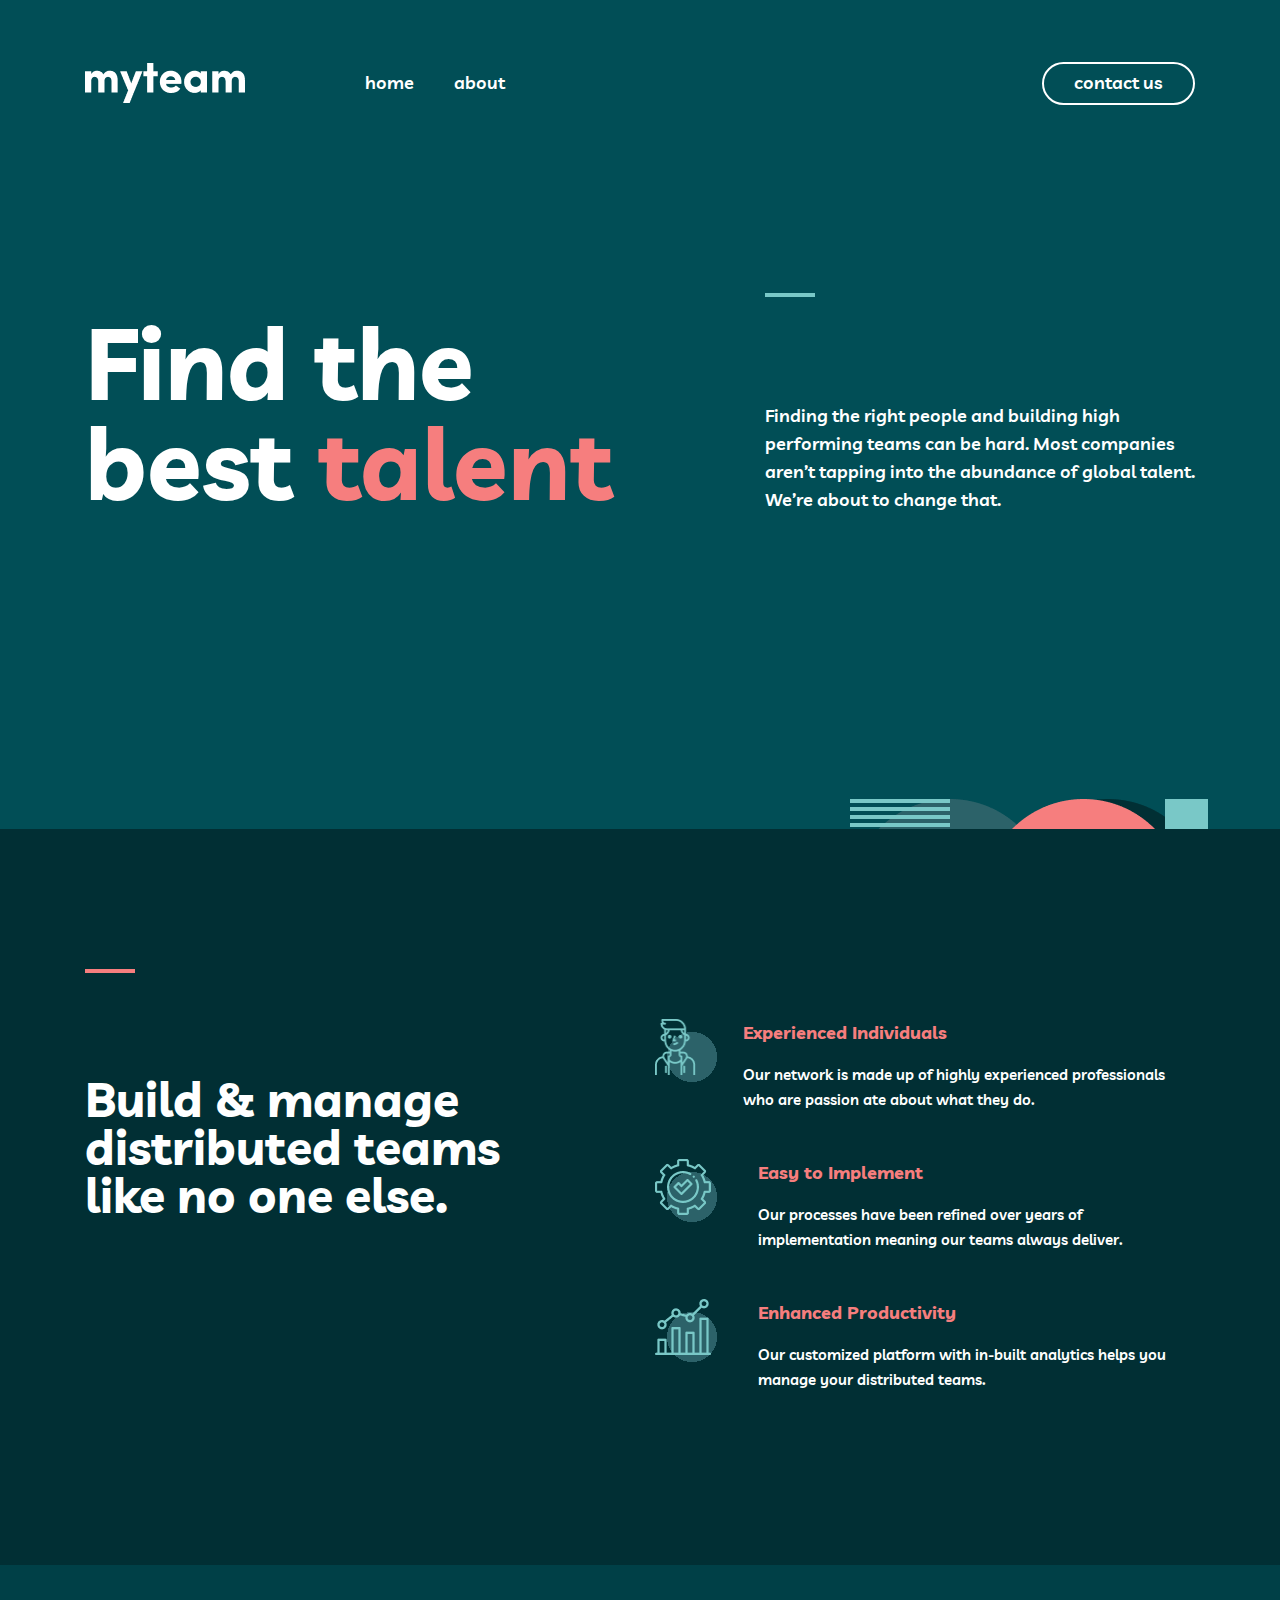
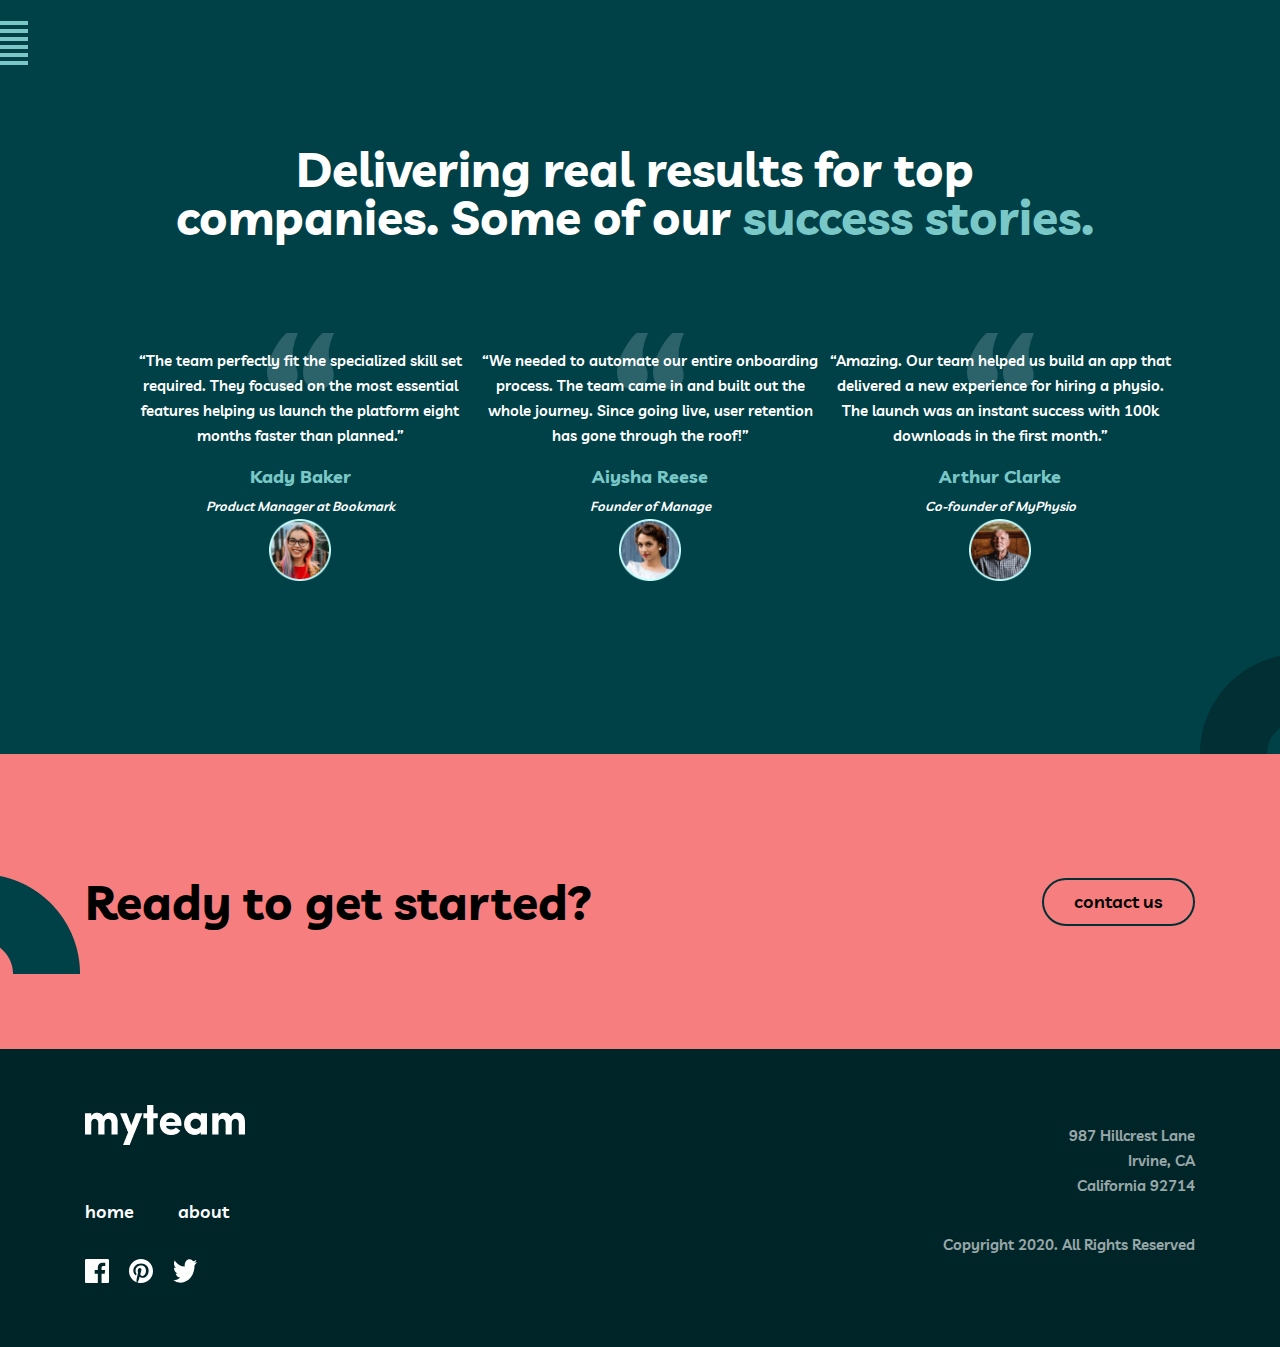
==== index.html @ 71bd1039 "Add my team" ====
<!DOCTYPE html>
<html lang="en">
<head>
  <meta charset="UTF-8">
  <meta http-equiv="X-UA-Compatible" content="IE=edge">
  <meta name="viewport" content="width=device-width, initial-scale=1.0">
  <title>Document</title>
  <link rel="stylesheet" href="./css/Normalize.css">
  <link rel="stylesheet" href="./css/min.main.css">
  <link rel="stylesheet" href="./css/main.css">
</head>
<body>
  
  <header class="header">
    <div class="container">
      <div class="header-div">
        <div class="header-pages">
          <a href="#">
            <img class="logo" src="./optimal/myteam-logo.png" alt="myteam-logo" width="160" height="40">
          </a>
          
          <ul class="header-ul">
            <li><a class="header-href" href="#">home</a></li>
            <li class="header-li"><a class="header-href" href="./about.html">about</a></li>
          </ul>
        </div>
        <div>
          <span class="header-span">
            <a class="header-href-end" href="#">
              contact us
            </a>
          </span>
        </div>
      </div>
    </div>
  </header>
  
  
  <main>
    
    <!-- Find the best talent -->
    
    <section class="header-top">
      <div class="container">
        <div class="header-top-div">
          <h1 class="header-top-h1">Find the <br> best <span class="header-top-span">talent</span> </h1>
          <div>
            <span class="line"></span>
            <p class="header-top-p">Finding the right people and building high <br> performing teams can be hard. Most companies <br> aren’t tapping into the abundance of global talent. <br> We’re about to change that.</p>
          </div>
        </div>
      </div>
    </section>
    
    
    <!-- Build & manage distributed teams like no one else. -->
    
    <section class="header-left">
      <div class="container">
        <div class="left-div">
          <div>
            <span class="line-red"></span>
            <h2 class="left-h2">Build & manage distributed teams like no one else.</h2>
          </div>
          
          
          <div>
            <ul class="left-ul">
              
              
              <li class="left-li">
                <a class="left-img" href="#"><img src="./optimal/Combined-Shape.png" alt="" width="41" height="56"></a>
                <div class="left-text">
                  <a class="left-href" href="#">Experienced Individuals</a>
                  <p class="left-p">Our network is made up of highly experienced professionals who are passion ate about what they do.</p>
                </div>
              </li>
              
              
              <li class="left-li">
                <a class="left-img" href="#"><img src="./optimal/settings.png" alt="" width="56" height="56"></a>
                <div class="left-text">
                  <a class="left-href" href="#">Easy to Implement</a>
                  <p class="left-p">Our processes have been refined over years of implementation meaning our teams always deliver.</p>
                </div>
              </li>
              
              
              <li class="left-li">
                <a class="left-img" href="#"><img src="./optimal/stastic.png" alt="" width="56" height="56"></a>
                <div class="left-text">
                  <a class="left-href" href="#">Enhanced Productivity</a>
                  <p class="left-p">Our customized platform with in-built analytics helps you manage your distributed teams.</p>
                </div>
              </li>
              
              
            </ul>
          </div>
        </div>
      </div>
    </section>


    <!-- Delivering real results for top companies. Some of our success stories. -->


    <section class="header-right">
      <div class="container">
        <div>
          <h2 class="right-h2">Delivering real results for top companies. Some of our <span class="right-span"> success stories.</span></h2>
        </div>


        <div>
<ul class="right-ul">
  <li class="right-li">
    <p class="right-p">
      “The team perfectly fit the specialized skill set required. They focused on the most essential features helping us launch the platform eight months faster than planned.” 
    </p>
    <div>    <strong class="right-strong">
      Kady Baker
    </strong><br>
    <em class="right-em">
      Product Manager at Bookmark
    </em></div>

    <a href="#">
      <img src="./optimal/Kady-Baker.png" alt="" width="62" height="62">
    </a>
  </li>


  <li class="right-li">
    <p class="right-p">
      “We needed to automate our entire onboarding process. The team came in and built out the whole journey. Since going live, user retention has gone through the roof!”
    </p>
    <div>    <strong class="right-strong">
      Aiysha Reese
    </strong><br>
    <em class="right-em">
      Founder of Manage
    </em></div>

    <a href="#">
      <img src="./optimal/Aiysha-Reese.png" alt="" width="62" height="62">
    </a>
  </li>


  <li class="right-li">
    <p class="right-p">
“Amazing. Our team helped us build an app that delivered a new experience for hiring a physio. The launch was an instant success with 100k downloads in the first month.”
    </p>
    <div>    <strong class="right-strong">
      Arthur Clarke
    </strong><br>
    <em class="right-em">
      Co-founder of MyPhysio
    </em></div>

    <a href="#">
      <img src="./optimal/Arthur-Clarke.png" alt="" width="62" height="62">
    </a>
  </li>
</ul>
        </div>
      </div>
    </section>


    <!-- Ready to get started? -->


    <section class="header-bottom">
      <div class="container">
        <div class="bottom-div">
          <h2 class="bottom-h2">Ready to get started?</h2>

          <span class="bottom-span"><a class="bottom-href" href="#"> contact us</a></span>
        </div>
      </div>
    </section>
  </main>



  <!-- footer -->


  <footer class="footer">
    <div class="container">
      <div class="footer-div">
        <div class="footer-img">
          <div>
          <a href="#">
            <img class="logo endly" src="./optimal/myteam-logo.png" alt="myteam-logo" width="160" height="40">
          </a>
          <a class="footer-href" href="#">home</a>
          <a class="footer-href" href="#">about</a>
          <div>                    <a class="massengers" href="#"><img src="./optimal/facebook.svg" alt="" width="24" height="24"></a>
          <a class="massengers" href="#"><img src="./optimal/pinterest.svg" alt="" width="24" height="24"></a>
          <a class="massengers" href="#"><img src="./optimal/twitter.svg" alt="" width="24" height="24"></a></div>

          </div>



</div>
        <div>
          <div class="footer-hrefs">
          <ul class="footer-ul">
            <li class="footer-li"> 987  Hillcrest Lane </li>
            <li class="footer-li">Irvine, CA</li>
            <li class="footer-li"> California 92714</li>
            <li class="footer-li">Copyright 2020. All Rights Reserved</li>
          </ul>

          </div>
        </div>
      </div>
    </div>
  </footer>
  
  
</body>
</html>
---- css/main.css ----
/* livvic-600 - latin */
@font-face {
  font-family: 'Livvic';
  font-style: normal;
  font-weight: 600;
  src: url('../fonts/livvic-v13-latin-600.eot');
  src: url('../fonts/livvic-v13-latin-600.eot?#iefix') format('embedded-opentype'),
  url('../fonts/livvic-v13-latin-600.woff2') format('woff2'), 
  url('../fonts/livvic-v13-latin-600.woff') format('woff'), /* Modern Browsers */
  url('../fonts/livvic-v13-latin-600.ttf') format('truetype'),
  url('../fonts/livvic-v13-latin-600.svg#Livvic') format('svg'); /* Legacy iOS */
}

@font-face {
  font-family: 'Livvic';
  font-style: normal;
  font-weight: 700;
  src: url('../fonts/livvic-v13-latin-700.eot');
  src: url('../fonts/livvic-v13-latin-700.eot?#iefix') format('embedded-opentype'),
  url('../fonts/livvic-v13-latin-700.woff2') format('woff2'), 
  url('../fonts/livvic-v13-latin-700.woff') format('woff'),
  url('../fonts/livvic-v13-latin-700.ttf') format('truetype'),
  url('../fonts/livvic-v13-latin-700.svg#Livvic') format('svg');
}

*{
  box-sizing: border-box;
}

body{
  font-family: "Livvic", "sans";
  font-style: normal;
  font-weight: 600;
  font-size: 18px;
  line-height: 28px;
}


.header{
  background-color: #014e56;
  padding-top: 51px;
  padding-bottom: 130px;
}

.container{
  max-width: 1130px;
  margin-left: auto;
  margin-right: auto;
  padding-left: 10px;
  padding-right: 10px;
  
  
}

.header-div{
  display: flex;
  align-items: center;
  justify-content: space-between;
}

.header-pages{
  display: flex;
  align-items: center;
}

.logo{
  display: block;
  width: 160px;
  height: 40px;
}

.header-ul{
  list-style: none;
  display: flex;
  margin-left: 80px;
}

.header-li{
  margin-left: 40px;
}

.header-href{
  color: #fff;
  text-decoration: none;
  font-style: normal;
  font-weight: 600;
  font-size: 18px;
  line-height: 28px;
}

.header-href:hover{
  color: #F67E7E;
  text-decoration: none;
  font-style: normal;
  font-weight: 600;
  font-size: 18px;
  line-height: 28px;  
}

.header-span{
  display: flex;
  border: 2px solid #FFFFFF;
  border-radius: 24px;
  width: 153px;
  height: 43px;
  align-items: center;
  justify-content: center;
}

.header-span:hover{
  color: #fff;
  background-color: #fff;
  border: 2px solid #FFFFFF;
  border-radius: 24px;
  width: 153px;
  height: 43px;
  align-items: center;
  justify-content: center;
}

.header-href-end{
  color: #fff;
  text-decoration: none;
  font-style: normal;
  font-weight: 600;
  font-size: 18px;
  line-height: 28px; 
}

.header-href-end:hover{
  color: #002529;
  text-decoration: none;
  font-style: normal;
  font-weight: 600;
  font-size: 18px;
  line-height: 28px; 
}


/* Find the best talent */

.header-top{
  background-color: #014e56;
  padding-bottom: 250px;
  background-image: url(../optimal/shar-ong-yarm.png), url(../optimal/pas-qizil-kok.png);
  background-repeat: no-repeat, no-repeat;
  background-position: calc(50% - 710px) calc(50% + -68px), calc(50% + 389px) calc(50% + 312px);
}

.header-top-div{
  display: flex;
  justify-content: space-between;
  align-items: center;
}

.header-top-h1{
  font-style: normal;
  font-weight: 700;
  font-size: 100px;
  line-height: 100px;
  color: #fff;
}

.header-top-span{
  color: #F67E7E;
}

.line{
  margin-bottom: 79px;
  display: inline-block;
  width: 50px;
  height: 4px;
  background-color: #79C8C7;
}

.header-top-p{
  color:#fff;
}


/* Build & manage distributed teams like no one else. */


.header-left{
  padding-bottom: 140px;
  padding-top: 140px;
  background-color: #012F34;
  background-image: url(../optimal/shar-chap.png);
  background-repeat: no-repeat;
  background-position: calc(50% + 710px) bottom;
}


.left-div{
  display: flex;
}


.line-red{
  display: inline-block;
  width: 50px;
  height: 4px;
  background-color: #F67E7E;
  margin-bottom: 54px;
}

.left-h2{
  width: 445px;
  height: 144px;
  margin-right: 125px;
  font-style: normal;
  font-weight: 700;
  font-size: 48px;
  line-height: 48px;
  color: #fff;
}

.left-ul{
  padding: 0;
  list-style: none;
}

.left-li{
  display: flex;
  background-image: radial-gradient(circle, #2c6269 0%, #2c6269 9%, #012F34 0%);
  background-position: calc(50% - 233px), calc(50% - 100px);
  padding-top: 32px;
}



.left-img{
  margin-right: 47px;
}


.left-href{
  font-style: normal;
  font-weight: 700;
  font-size: 18px;
  line-height: 28px;
  color: #F67E7E;
  text-decoration: none;
}

.left-p{
  font-weight: 600;
font-size: 15px;
line-height: 25px;
color: #FFFFFF;
}


/* Delivering real results for top companies. Some of our success stories. */

.header-right{
  padding-bottom: 151px;
  padding-top: 140px;
  background-color: #004047;
  background-image: url(../optimal/blue-lines.png), url(../optimal/shar-tepa-kok.png);
  background-repeat: no-repeat, no-repeat;
  background-position: calc(50% - 686px) calc(50% - 344px), calc(50% + 660px) bottom;
}

.right-h2{
  margin-left: 84px;
  width: 932px;
height: 96px;
  font-style: normal;
font-weight: 700;
font-size: 48px;
line-height: 48px;
color: #fff;
text-align: center;
}

.right-span{
  color: #79C8C7;
}

.right-ul{
  margin-top: 92px;
  display: flex;
  list-style: none;
}

.right-li{
  text-align: center;
  width: 350px;
  height: 252px;
  background-image: url(../optimal/comma.svg);
  background-repeat: no-repeat;
  background-position: center top;
}

.right-p{
  font-weight: 600;
font-size: 15px;
line-height: 25px;
color: #fff;
text-align: center;
}

.right-strong{
  font-weight: 700;
font-size: 18px;
line-height: 28px;
  text-align: center;
color: #79C8C7;
}

.right-em{
  color: #fff;
  font-size: 13px;
line-height: 18px;
}


/* Ready to get started? */

.header-bottom{
  padding-bottom: 84px;
  padding-top: 84px;
  background-color: #F67E7E;
  background-image: url(../optimal/shar-tepa-qizil.png);
  background-repeat: no-repeat;
  background-position: calc(50% - 660px), bottom;
}

.bottom-div{
  display: flex;
  justify-content: space-between;
  align-items: center;
}

.bottom-h2{
  font-style: normal;
font-weight: 700;
font-size: 48px;
line-height: 48px;
}

.bottom-span{
  width: 153px;
  height: 48px;
  display: flex;
  justify-content: center;
  align-items: center;
  border: 2px solid #012F34;
border-radius: 24px;
}

.bottom-span:hover{
  background-color: #012F34;
  width: 153px;
  height: 48px;
  display: flex;
  justify-content: center;
  align-items: center;
  border: 2px solid #012F34;
border-radius: 24px;
}

.bottom-href{
  text-decoration: none;
  color: #000;
}

.bottom-href:hover{
  text-decoration: none;
  color: #fff;
}


/* footer */


.footer{
  background-color: #002529;
  padding-top: 56px;
  padding-bottom: 56px;
}


.footer-div{
  display: flex;
  justify-content: space-between;
}


.footer-img{
  display: flex;
}

.footer-href{
text-decoration: none;
color: #fff;
display: inline-block;
margin-top: 53px;
margin-bottom: 33px;
}

.footer-href:hover{
  text-decoration: none;
color: #F67E7E;
display: inline-block;
margin-top: 53px;
margin-bottom: 33px;
}

.footer-href:nth-child(3n){
  
margin-left: 40px;
}





.footer-ul{
  margin-left: 125px;
  list-style: none;
}

.footer-li{
  font-style: normal;
  font-weight: 600;
  font-size: 15px;
  line-height: 25px;
  color: #FFFFFF;
  opacity: 0.6;
}


.footer-li:nth-child(3n){
  margin-bottom: 34px;
}

.footer-p{
  color: #FFFFFF;
  opacity: 0.6;
}

.footer-hrefs{
  text-align: end;
}

.massengers:nth-child(2n){
  margin-left: 16px;
  margin-right: 16px;

}

.massengers:hover{
  color: #F67E7E;
}

/* about page */


.about-top{
  background-color: #014e56;
  /* padding-top: 139px; */
  padding-bottom: 250px;
  background-image: url(../optimal/shar-chap-qizil.png);
  background-repeat: no-repeat;
  background-position: right bottom;
}

.about-top-p{
  font-style: normal;
font-weight: 600;
font-size: 18px;
line-height: 28px;
width: 700px;
height: 112px;
color: #fff;
}


 /* Meet the directors  */

 .about-left{
  padding-bottom: 99px;
  padding-top: 181px;
  background-color: #004047;
  background-image: url(../optimal/sar-ong-kok-qizil.png), url(../optimal/blue-lines.png);
  background-repeat: no-repeat, no-repeat;
  background-position: left top, right bottom;
 }

 .about-left-ul{
  list-style: none;
  padding: 0;
    display: flex;
    flex-wrap: wrap;
 }

.about-left-li{
  text-align: center;
  margin-right: 30px;
  margin-bottom: 76px;
  width: 350px;
  height: 253px;
  background-color: #012f34;
}

.about-left-li:nth-child(3n){
  margin-right: 0;
}


.img-peoplese{
  text-align: center;
}

.about-left-span{
  margin-left: auto;
  margin-right: auto;
  display: flex;
  background-color: #F67E7E;
  width: 56px;
  height: 56px;
  border-radius: 50%;
  align-items: center;
  justify-content: center;
}

.about-left-p{
  display: inline-block;
  width: 16px;
  height: 4px;
  background-color: #000;
}

.about-left-p-2{
  position: absolute;
  display: inline-block;
  width: 16px;
  height: 4px;
  background-color: #000;
  transform: rotate(90deg);
}

.about-left-span:hover{
  margin-left: auto;
  margin-right: auto;
  display: flex;
  background-color: #79C8C7;
  width: 56px;
  height: 56px;
  border-radius: 50%;
  align-items: center;
  justify-content: center;
  transform: rotate(45deg);
}


.about-left-span:active{
  margin-left: auto;
  margin-right: auto;
  display: flex;
  background-color: #79C8C7;
  width: 56px;
  height: 56px;
  border-radius: 50%;
  align-items: center;
  justify-content: center;
  transform: rotate(45deg);
}


.about-left-span-end{
  margin-left: auto;
  margin-right: auto;
  display: flex;
  background-color: #79C8C7;
  width: 56px;
  height: 56px;
  border-radius: 50%;
  align-items: center;
  justify-content: center;
  transform: rotate(45deg);
}

.about-left-span-end:hover{
  margin-left: auto;
  margin-right: auto;
  display: flex;
  background-color: #F67E7E;
  width: 56px;
  height: 56px;
  border-radius: 50%;
  align-items: center;
  justify-content: center;
}





/* Some of our clients */

.about-right{
  padding-top: 140px;
  padding-bottom: 140px;
  background-color: #012F34;
  background-image: url(../optimal/shar.png);
  background-repeat: no-repeat;
  background-position: top left;
}

.about-right-h2{
  font-style: normal;
font-weight: 700;
font-size: 48px;
line-height: 48px;
color: #fff;
text-align: center;
margin-bottom: 70px;
}


.about-right-ul{
  padding: 0;
    display: flex;
    justify-content: space-between;
    list-style: none;
}

.about-right-p{
  color: #fff;
}


@media screen and (max-width:1135px){

  /* about */

  .line-red{
    display: none;
  }

  .about-left{
    background-position: top left, right bottom;
  }

  .about-left-ul{
    justify-content: center;
  }

  .about-left-li{
    width: 281px;
    height: 253px;
  }

  .about-left-li:nth-child(3n){
    margin-right: 30px;
  }



  .about-right-img-1{
width: 103px;
  }

  .about-right-img-2{
    width: 114px;
  }

  .about-right-img-4{
width: 103px;
  }
  .about-right-img-5{
    width: 61px;
  }
}

@media screen and (max-width:1024px){
  .container{
    max-width: 769px;
    margin-left: auto;
    margin-right: auto;
    
  }
  
  .logo{
    width: 128px;
    height: 32px;
  }
  
  .header-ul{
    list-style: none;
    display: flex;
    margin-left: 48px;
  }
  
  /* Find the best talent */
  
  
  .header-top{
    background-image: url(../optimal/pas-qizil-kok.png);
    background-repeat: no-repeat;
    background-position: bottom center;
  }
  
  .header-top-div{
    
    display: flex;
    flex-direction: column;
    text-align: center;
    
  }
  
  .header-top-h1{
    margin-bottom: 0;
  }
  
  .line{
    display: inline;
  }


  /* Build & manage distributed teams like no one else. */


.header-left{
    padding-bottom: 100px;
    padding-top: 100px;
    background-position: right top;
}



  .left-div{
    display: block;
  }

  .left-h2{
    font-style: normal;
font-weight: 700;
font-size: 32px;
line-height: 32px;
width: 445px;
height: 64px;
  }


  .left-li{
    width: 573px;
    background-position: calc(50% - 812px), calc(50% - 94px);
  }
  
  /* Delivering real results for top companies. Some of our success stories. */

.right-h2{
  font-style: normal;
font-weight: 700;
font-size: 32px;
line-height: 32px;
width: 573px;
height: 96px;
}


  .right-ul{
    display: block;
  }

  .right-li{
    width: auto;
    margin-top: 84px;
  }

  .right-p{
    margin-left: 65px;
    width: 573px;
    height: 75px;
  }

  /* Ready to get started? */

  .header-bottom{
    background-image: url(../optimal/shar-tepa-qizil.png);
    background-repeat: no-repeat;
    background-position: left bottom;
  }

  /* footer */







.footer-ul{
  display: flex;
    flex-direction: column;
    align-items: flex-end;
}




}

@media screen and (max-width:770px){
  
  .container{
    max-width: 769px;
    margin-left: auto;
    margin-right: auto;
    
  }
  
  .logo{
    width: 128px;
    height: 32px;
  }
  
  .header-ul{
    list-style: none;
    display: flex;
    margin-left: 48px;
  }
  
  /* Find the best talent */
  
  
  .header-top{
    background-image: url(../optimal/pas-qizil-kok.png);
    background-repeat: no-repeat;
    background-position: bottom center;
  }
  
  .header-top-div{
    
    display: flex;
    flex-direction: column;
    text-align: center;
    
  }
  
  .header-top-h1{
    margin-bottom: 0;
  }
  
  .line{
    display: inline;
  }


  /* Build & manage distributed teams like no one else. */


.header-left{
    padding-bottom: 100px;
    padding-top: 100px;
    background-position: right top;
}



  .left-div{
    display: block;
  }

  .left-h2{
    font-style: normal;
font-weight: 700;
font-size: 32px;
line-height: 32px;
width: 445px;
height: 64px;
  }


  .left-li{
    width: 573px;
    background-position: calc(50% - 812px), calc(50% - 94px);
  }
  
  /* Delivering real results for top companies. Some of our success stories. */


  .header-right{
    background-image: url(../optimal/blue-lines.png), url(../optimal/shar-tepa-kok.png);
    background-repeat: no-repeat, no-repeat;
    background-position: left top, right bottom;
  }


.right-h2{
  font-style: normal;
font-weight: 700;
font-size: 32px;
line-height: 32px;
width: 573px;
height: 96px;
}


  .right-ul{
    display: block;
  }

  .right-li{
    width: auto;
    margin-top: 84px;
  }

  .right-p{
    margin-left: 65px;
    width: 573px;
    height: 75px;
  }

  /* about */

  .about-top{
    background-position: right bottom;
  }

  .line-red{
    display: none;
  }

  .about-left{
    background-position: calc(50% - 139px) calc(50% - 1218px), calc(50% + 114px) calc(50% + 1167px);
  }

  .about-left-ul{
    justify-content: center;
  }

  .about-left-li{
    width: 281px;
    height: 253px;
  }

  .about-left-li:nth-child(3n){
    margin-right: 30px;
  }



.about-right{
 background-position: top left;
}


  .about-right-img-1{
width: 103px;
  }

  .about-right-img-2{
    width: 114px;
  }

  .about-right-img-4{
width: 103px;
  }
  .about-right-img-5{
    width: 61px;
  }
}


@media screen and (max-width:700px){

.about-right{
  background-position: top left;
}


.about-left{
  background-position: top left;
}

  .about-right-ul{ 
       display: block;
    text-align: center;
   height: 196px;
  }

  .about-left-ul{
    display: block;
    margin-left: auto;
    margin-right: auto;
  }


  .about-left-li{
    margin-left: auto;
    margin-right: auto;
  }

  .about-left-li:nth-child(3n){
    margin-left: auto;
    margin-right: auto;
  }

  .about-top-p{
    width: 327px;
    height: 196px;
   }
}


@media screen and (max-width:688px){
    /* Delivering real results for top companies. Some of our success stories. */

    .right-h2{
      margin-left: 0;
      font-style: normal;
  font-weight: 700;
  font-size: 32px;
  line-height: 32px;
  width: 327px;
  height: 128px;
  margin-left: auto;
  margin-right: auto;
    }

    .right-p{
      width: 327px;
      height: 100px;
    }
}


@media screen and (max-width:519px){
  .logo{
    width: 128px;
    height: 32px;
  }
  
  
  .header-div{
    background-image: url(../optimal/lines.png);
    background-repeat: no-repeat;
    background-position: right center;
  }
  
  
  .header-ul{
    display: none;
  }
  
  
  
  
  .header-span{
    display: none;
  }
  
  
  .header-top-h1{
    font-style: normal;
    font-weight: 700;
    font-size: 40px;
    line-height: 40px;
  }
  
  
  .header-top-p{
    font-weight: 600;
    font-size: 15px;
    line-height: 28px;
  }

  /* Build & manage distributed teams like no one else. */

  .left-h2{
    width: 240px;
height: 160px;
  }

  .left-li{
    flex-direction: column;
    align-items: center;
    width: 327px;
    height: 199px;
    background-position: calc(50% + 17px) calc(50% - 29px);
    background-size: 215px 436px;
}

.left-img{
    margin: 0;
}


  .left-text{
    text-align: center;
  }

  .left-p{
    width: 327px;
  }

  .about-top-p{
    width: 327px;
    height: 196px;
   }

   
  .about-left-li{
    margin-left: auto;
    margin-right: auto;
  }

  .about-left-li:nth-child(3n){
    margin-left: auto;
    margin-right: auto;
  }
}


@media screen and (max-width:584px){
    /* Build & manage distributed teams like no one else. */

    .left-h2{
      width: 240px;
  height: 160px;
    }
  
    .left-li{
      margin-left: 62px;
      flex-direction: column;
      align-items: center;
      width: 327px;
      height: 199px;
      background-position: calc(50% + 17px) calc(50% - 29px);
      background-size: 215px 436px;
  }
  
  .left-img{
      margin: 0;
  }
  
  
    .left-text{
      text-align: center;
    }
  
    .left-p{
      width: 327px;
    }

    .about-top-p{
      width: 327px;
      height: 196px;
     }
  
     
    .about-left-li{
      margin-left: auto;
      margin-right: auto;
    }
  
    .about-left-li:nth-child(3n){
      margin-left: auto;
      margin-right: auto;
    }
      
}

@media screen and (max-width:443px){
  .logo{
    width: 128px;
    height: 32px;
  }
  
  
  .header-div{
    background-image: url(../optimal/lines.png);
    background-repeat: no-repeat;
    background-position: calc(50% + 149px) calc(50% - 0px);
  }
  
  
  .header-ul{
    display: none;
  }
  
  
  
  
  .header-span{
    display: none;
  }
  
  
  .header-top-h1{
    font-style: normal;
    font-weight: 700;
    font-size: 40px;
    line-height: 40px;
  }
  
  
  .header-top-p{
    font-weight: 600;
    font-size: 15px;
    line-height: 28px;
  }

  /* Build & manage distributed teams like no one else. */

  .left-h2{
    width: 240px;
height: 160px;
  }

  .left-li{
    margin: 0;
    flex-direction: column;
    align-items: center;
    width: 327px;
    height: 199px;
    background-position: calc(50% + 17px) calc(50% - 29px);
    background-size: 215px 436px;
}

.left-img{
    margin: 0;
}


  .left-text{
    text-align: center;
  }

  .left-p{
    width: 327px;
  }



  .right-h2{
    margin-left: 0;
    font-style: normal;
font-weight: 700;
font-size: 32px;
line-height: 32px;
width: 327px;
height: 128px;
margin-left: auto;
margin-right: auto;
  }

.right-ul{
  padding: 0;
}

  .right-p{
    margin: 0;
    width: 327px;
    height: 100px;
  }
}

@media screen and (max-width:375px){
  .logo{
    width: 128px;
    height: 32px;
  }
  
  
  .header-div{
    background-image: url(../optimal/lines.png);
    background-repeat: no-repeat;
    background-position: calc(50% + 149px) calc(50% - 0px);
  }
  
  
  .header-ul{
    display: none;
  }
  
  
  
  
  .header-span{
    display: none;
  }
  
  
  .header-top-h1{
    font-style: normal;
    font-weight: 700;
    font-size: 40px;
    line-height: 40px;
  }
  
  
  .header-top-p{
    font-weight: 600;
    font-size: 15px;
    line-height: 28px;
  }

  /* Build & manage distributed teams like no one else. */

  .left-h2{
    width: 240px;
height: 160px;
  }

  .left-li{
    margin: 0;
    flex-direction: column;
    align-items: center;
    width: 327px;
    height: 199px;
    background-position: calc(50% + 17px) calc(50% - 29px);
    background-size: 215px 436px;
}

.left-img{
    margin: 0;
}


  .left-text{
    text-align: center;
  }

  .left-p{
    width: 327px;
  }



  .header-right{
    background-image: url(../optimal/blue-lines.png), url(../optimal/shar-tepa-kok.png);
    background-repeat: no-repeat, no-repeat;
    background-position: calc(50% - 113px) calc(50% - 605px), calc(50% + 87px) bottom;
  }

  .right-h2{
    margin-left: 0;
    font-style: normal;
font-weight: 700;
font-size: 32px;
line-height: 32px;
width: 327px;
height: 128px;
  }

  .right-ul{
    padding: 0;
  }
  
    .right-p{
      margin: 0;
      width: 327px;
      height: 100px;
    }



      /* Ready to get started? */


      .bottom-div{
        display: block;
        text-align: center;
      }

      .bottom-span{
        margin-left: auto;
        margin-right: auto;
      }


      /* footer */

      .footer-div{
        display: block;
        text-align: center;
      }

      .footer-img{
        display: block;
      }

      .endly{
        margin-left: auto;
        margin-right: auto;
      }

      .footer-href{
        margin: 24px;
      }

      .footer-href:nth-child(3n){
        margin-left: 0px;
      }

      .footer-hrefs{
        text-align: center;
      }

      .footer-ul{
        display: block;
        margin: 0;
        padding: 0;
      }

      /* about */


      .about-top{
        background-position: calc(50% + 137px) calc(50% + 273px);
      }


      .about-top-p{
        width: 327px;
        height: 196px;
       }

       .about-left{
        background-position: calc(50% - 130px) calc(50% - 1218px), calc(50% + 114px) calc(50% + 1167px);
       }

       .about-right{
        background-position: calc(50% - 187px) calc(50% - 350px);
       }

      .about-right-ul{
        display: block;
        text-align: center;
      }

}
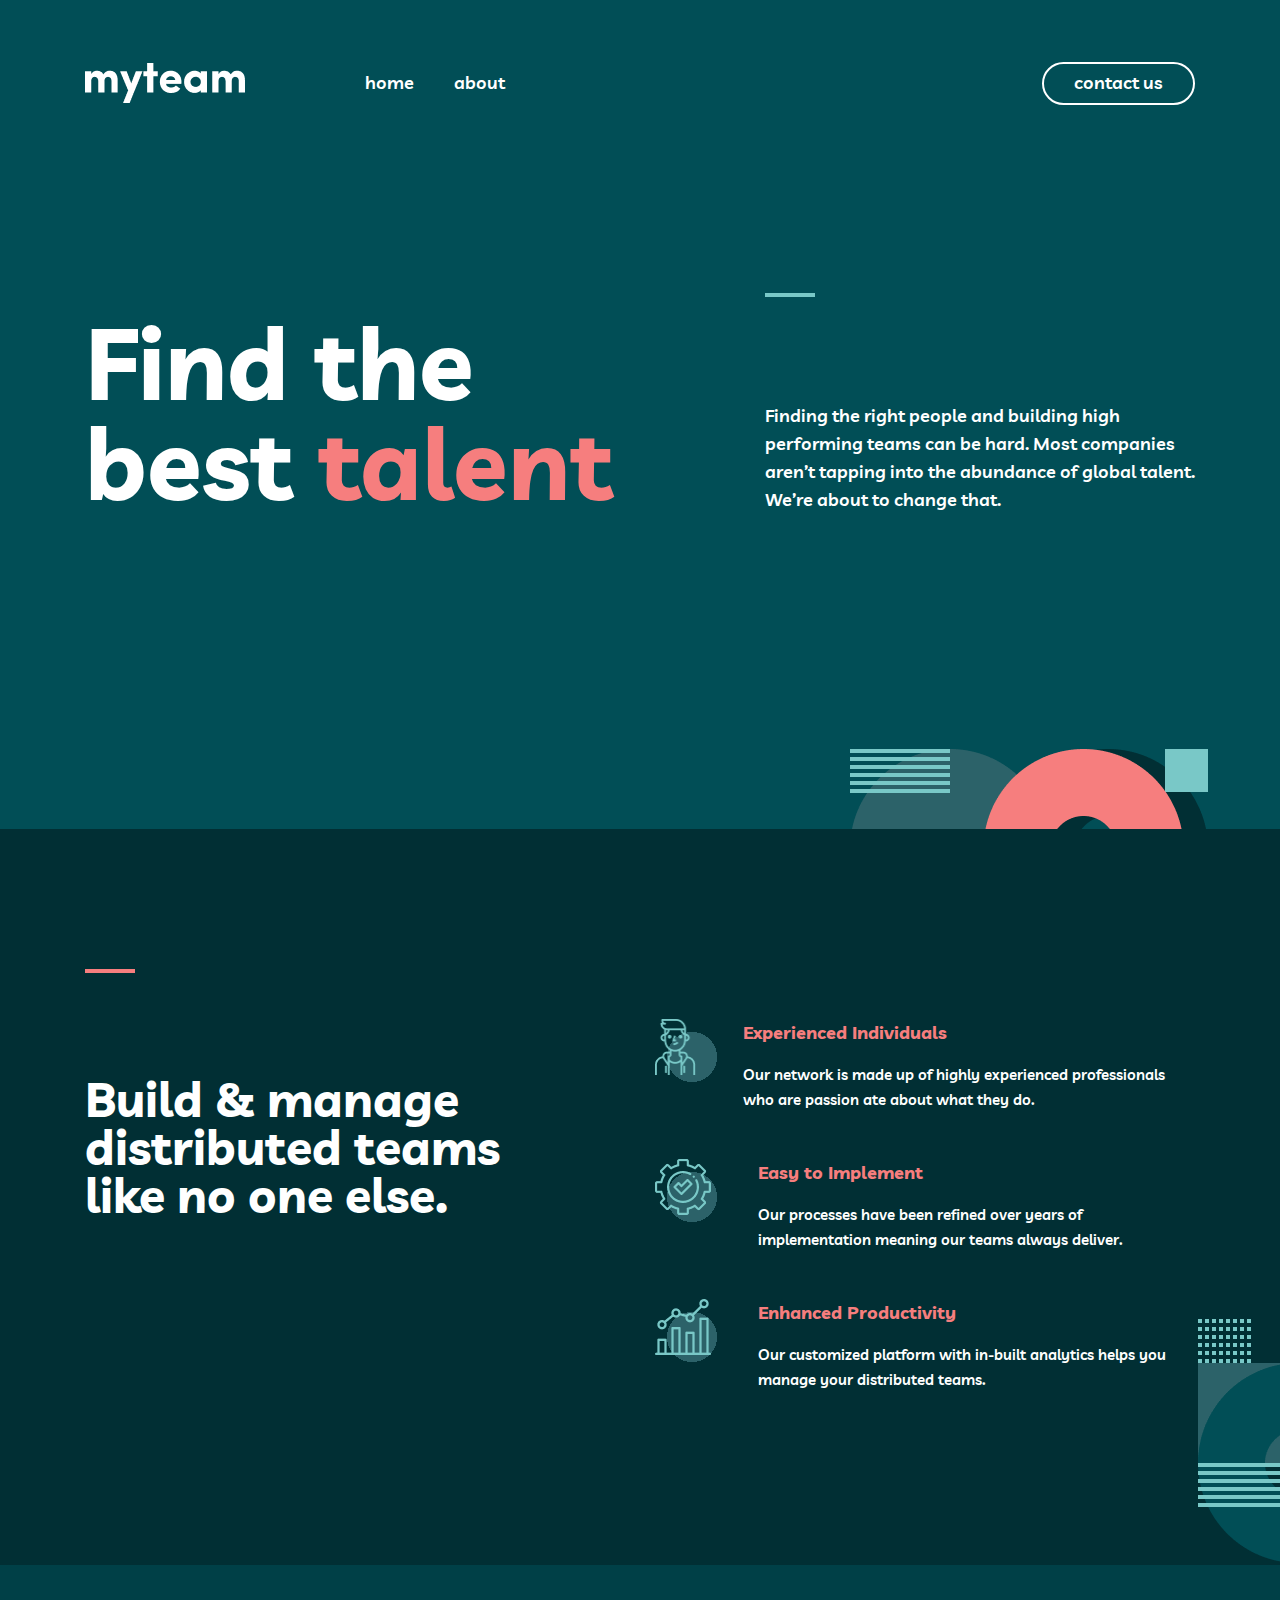
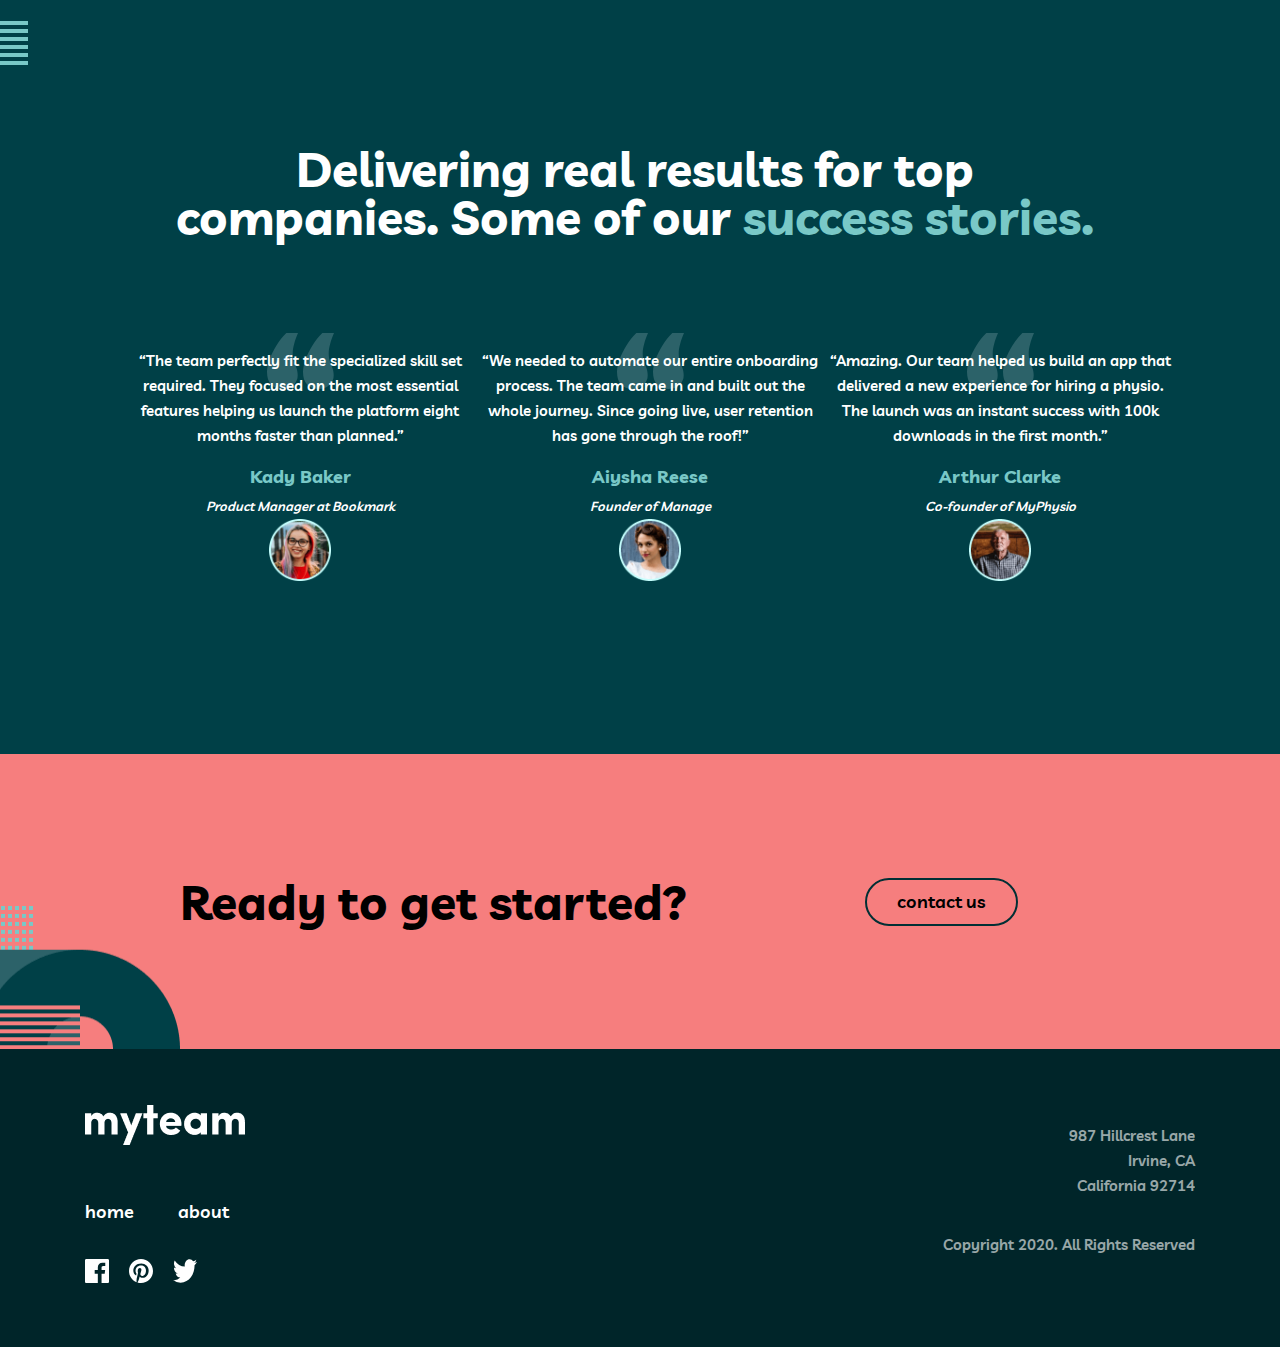
==== commit 84cb7c1b: "Add my-team" ====
--- a/index.html
+++ b/index.html
@@ -4,7 +4,7 @@
   <meta charset="UTF-8">
   <meta http-equiv="X-UA-Compatible" content="IE=edge">
   <meta name="viewport" content="width=device-width, initial-scale=1.0">
-  <title>Document</title>
+  <title>MyTeam</title>
   <link rel="stylesheet" href="./css/Normalize.css">
   <link rel="stylesheet" href="./css/min.main.css">
   <link rel="stylesheet" href="./css/main.css">
@@ -25,11 +25,9 @@
           </ul>
         </div>
         <div>
-          <span class="header-span">
-            <a class="header-href-end" href="#">
-              contact us
-            </a>
-          </span>
+          <a class="header-href-end" href="./contact.html">
+            contact us
+          </a>
         </div>
       </div>
     </div>
@@ -100,128 +98,128 @@
         </div>
       </div>
     </section>
-
-
+    
+    
     <!-- Delivering real results for top companies. Some of our success stories. -->
-
-
+    
+    
     <section class="header-right">
       <div class="container">
         <div>
           <h2 class="right-h2">Delivering real results for top companies. Some of our <span class="right-span"> success stories.</span></h2>
         </div>
-
-
+        
+        
         <div>
-<ul class="right-ul">
-  <li class="right-li">
-    <p class="right-p">
-      “The team perfectly fit the specialized skill set required. They focused on the most essential features helping us launch the platform eight months faster than planned.” 
-    </p>
-    <div>    <strong class="right-strong">
-      Kady Baker
-    </strong><br>
-    <em class="right-em">
-      Product Manager at Bookmark
-    </em></div>
-
-    <a href="#">
-      <img src="./optimal/Kady-Baker.png" alt="" width="62" height="62">
-    </a>
-  </li>
-
-
-  <li class="right-li">
-    <p class="right-p">
-      “We needed to automate our entire onboarding process. The team came in and built out the whole journey. Since going live, user retention has gone through the roof!”
-    </p>
-    <div>    <strong class="right-strong">
-      Aiysha Reese
-    </strong><br>
-    <em class="right-em">
-      Founder of Manage
-    </em></div>
-
-    <a href="#">
-      <img src="./optimal/Aiysha-Reese.png" alt="" width="62" height="62">
-    </a>
-  </li>
-
-
-  <li class="right-li">
-    <p class="right-p">
-“Amazing. Our team helped us build an app that delivered a new experience for hiring a physio. The launch was an instant success with 100k downloads in the first month.”
-    </p>
-    <div>    <strong class="right-strong">
-      Arthur Clarke
-    </strong><br>
-    <em class="right-em">
-      Co-founder of MyPhysio
-    </em></div>
-
-    <a href="#">
-      <img src="./optimal/Arthur-Clarke.png" alt="" width="62" height="62">
-    </a>
-  </li>
-</ul>
-        </div>
-      </div>
-    </section>
-
-
+          <ul class="right-ul">
+            <li class="right-li">
+              <p class="right-p">
+                “The team perfectly fit the specialized skill set required. They focused on the most essential features helping us launch the platform eight months faster than planned.” 
+              </p>
+              <div>    <strong class="right-strong">
+                Kady Baker
+              </strong><br>
+              <em class="right-em">
+                Product Manager at Bookmark
+              </em></div>
+              
+              <a href="#">
+                <img src="./optimal/Kady-Baker.png" alt="" width="62" height="62">
+              </a>
+            </li>
+            
+            
+            <li class="right-li">
+              <p class="right-p">
+                “We needed to automate our entire onboarding process. The team came in and built out the whole journey. Since going live, user retention has gone through the roof!”
+              </p>
+              <div>    <strong class="right-strong">
+                Aiysha Reese
+              </strong><br>
+              <em class="right-em">
+                Founder of Manage
+              </em></div>
+              
+              <a href="#">
+                <img src="./optimal/Aiysha-Reese.png" alt="" width="62" height="62">
+              </a>
+            </li>
+            
+            
+            <li class="right-li">
+              <p class="right-p">
+                “Amazing. Our team helped us build an app that delivered a new experience for hiring a physio. The launch was an instant success with 100k downloads in the first month.”
+              </p>
+              <div>    <strong class="right-strong">
+                Arthur Clarke
+              </strong><br>
+              <em class="right-em">
+                Co-founder of MyPhysio
+              </em></div>
+              
+              <a href="#">
+                <img src="./optimal/Arthur-Clarke.png" alt="" width="62" height="62">
+              </a>
+            </li>
+          </ul>
+        </div>
+      </div>
+    </section>
+    
+    
     <!-- Ready to get started? -->
-
-
+    
+    
     <section class="header-bottom">
       <div class="container">
         <div class="bottom-div">
           <h2 class="bottom-h2">Ready to get started?</h2>
-
-          <span class="bottom-span"><a class="bottom-href" href="#"> contact us</a></span>
+          
+          <a class="bottom-href" href="./contact.html"> contact us</a>
         </div>
       </div>
     </section>
   </main>
-
-
-
+  
+  
+  
   <!-- footer -->
-
-
+  
+  
   <footer class="footer">
     <div class="container">
       <div class="footer-div">
         <div class="footer-img">
           <div>
-          <a href="#">
-            <img class="logo endly" src="./optimal/myteam-logo.png" alt="myteam-logo" width="160" height="40">
-          </a>
-          <a class="footer-href" href="#">home</a>
-          <a class="footer-href" href="#">about</a>
-          <div>                    <a class="massengers" href="#"><img src="./optimal/facebook.svg" alt="" width="24" height="24"></a>
-          <a class="massengers" href="#"><img src="./optimal/pinterest.svg" alt="" width="24" height="24"></a>
-          <a class="massengers" href="#"><img src="./optimal/twitter.svg" alt="" width="24" height="24"></a></div>
-
-          </div>
-
-
-
-</div>
-        <div>
-          <div class="footer-hrefs">
-          <ul class="footer-ul">
-            <li class="footer-li"> 987  Hillcrest Lane </li>
-            <li class="footer-li">Irvine, CA</li>
-            <li class="footer-li"> California 92714</li>
-            <li class="footer-li">Copyright 2020. All Rights Reserved</li>
-          </ul>
-
-          </div>
-        </div>
-      </div>
-    </div>
-  </footer>
-  
-  
-</body>
-</html>+            <a href="#">
+              <img class="logo endly" src="./optimal/myteam-logo.png" alt="myteam-logo" width="160" height="40">
+            </a>
+            <a class="footer-href" href="#">home</a>
+            <a class="footer-href" href="./about.html">about</a>
+            <div>                    <a class="massengers" href="#"><img src="./optimal/facebook.svg" alt="" width="24" height="24"></a>
+              <a class="massengers" href="#"><img src="./optimal/pinterest.svg" alt="" width="24" height="24"></a>
+              <a class="massengers" href="#"><img src="./optimal/twitter.svg" alt="" width="24" height="24"></a></div>
+              
+            </div>
+            
+            
+            
+          </div>
+          <div>
+            <div class="footer-hrefs">
+              <ul class="footer-ul">
+                <li class="footer-li"> 987  Hillcrest Lane </li>
+                <li class="footer-li">Irvine, CA</li>
+                <li class="footer-li"> California 92714</li>
+                <li class="footer-li">Copyright 2020. All Rights Reserved</li>
+              </ul>
+              
+            </div>
+          </div>
+        </div>
+      </div>
+    </footer>
+    
+    
+  </body>
+  </html>--- a/css/min.main.css
+++ b/css/min.main.css
@@ -0,0 +1 @@
+.header-href,.header-href-end,body{font-style:normal}.header,.header-top{background-color:#014e56}.right-h2,.right-li,.right-p,.right-strong{text-align:center}.about-left-ul,.about-right-ul,.footer-ul,.header-ul,.left-ul,.right-ul{list-style:none}@font-face{font-family:Livvic;font-style:normal;font-weight:600;src:url('../fonts/livvic-v13-latin-600.eot');src:url('../fonts/livvic-v13-latin-600.eot?#iefix') format('embedded-opentype'),url('../fonts/livvic-v13-latin-600.woff2') format('woff2'),url('../fonts/livvic-v13-latin-600.woff') format('woff'),url('../fonts/livvic-v13-latin-600.ttf') format('truetype'),url('../fonts/livvic-v13-latin-600.svg#Livvic') format('svg')}@font-face{font-family:Livvic;font-style:normal;font-weight:700;src:url('../fonts/livvic-v13-latin-700.eot');src:url('../fonts/livvic-v13-latin-700.eot?#iefix') format('embedded-opentype'),url('../fonts/livvic-v13-latin-700.woff2') format('woff2'),url('../fonts/livvic-v13-latin-700.woff') format('woff'),url('../fonts/livvic-v13-latin-700.ttf') format('truetype'),url('../fonts/livvic-v13-latin-700.svg#Livvic') format('svg')}*{-webkit-box-sizing:border-box;box-sizing:border-box}body{font-family:Livvic,sans;font-weight:600;font-size:18px;line-height:28px}.header{padding-top:51px;padding-bottom:130px}.container{max-width:1130px;margin-left:auto;margin-right:auto;padding-left:10px;padding-right:10px}.header-div{display:-webkit-box;display:-ms-flexbox;display:flex;-webkit-box-align:center;-ms-flex-align:center;align-items:center;-webkit-box-pack:justify;-ms-flex-pack:justify;justify-content:space-between}.contact-top-div,.header-pages{display:-webkit-box;display:-ms-flexbox;display:flex;-webkit-box-align:center;-ms-flex-align:center;align-items:center}.logo{display:block;width:160px;height:40px;-webkit-transition:.3s;-o-transition:.3s;transition:.3s}.header-href-end,.header-ul{display:-webkit-box;display:-ms-flexbox}.header-href-end,.header-href-end:hover{width:153px;height:43px;font-weight:600;font-size:18px;line-height:28px;text-decoration:none}.logo:hover{-webkit-transform:scale(1.5);-ms-transform:scale(1.5);transform:scale(1.5)}.header-ul{display:flex;margin-left:80px}.footer-href:nth-child(3n),.header-li{margin-left:40px}.header-href{color:#fff;text-decoration:none;font-weight:600;font-size:18px;line-height:28px}.header-href:hover{color:#f67e7e;text-decoration:none;font-style:normal;font-weight:600;font-size:18px;line-height:28px}.header-href-end{display:flex;border:2px solid #fff;border-radius:24px;-webkit-box-align:center;-ms-flex-align:center;align-items:center;-webkit-box-pack:center;-ms-flex-pack:center;justify-content:center;color:#fff}.line,.line-red{width:50px;height:4px}.header-top-h1,.left-h2,.left-href{font-weight:700;font-style:normal}.header-href-end:hover{display:-webkit-box;display:-ms-flexbox;display:flex;background-color:#fff;border:2px solid #fff;border-radius:24px;-webkit-box-align:center;-ms-flex-align:center;align-items:center;-webkit-box-pack:center;-ms-flex-pack:center;justify-content:center;color:#002529;font-style:normal}.header-top{padding-bottom:250px;background-image:url(../optimal/shar-ong-yarm.png),url(../optimal/pas-qizil-kok.png);background-repeat:no-repeat,no-repeat;background-position:calc(50% - 760px) calc(50% + -68px),calc(50% + 389px) calc(50% + 312px)}.bottom-div,.header-top-div{display:-webkit-box;display:-ms-flexbox;display:flex;-webkit-box-pack:justify;-ms-flex-pack:justify;justify-content:space-between;-webkit-box-align:center;-ms-flex-align:center;align-items:center}.header-top-h1{font-size:100px;line-height:100px;color:#fff}.header-top-span,.massengers:hover{color:#f67e7e}.about-right-p,.header-top-p,.left-h2{color:#fff}.line{margin-bottom:79px;display:inline-block;background-color:#79c8c7}.footer-img,.left-div,.left-li{display:-webkit-box;display:-ms-flexbox}.header-left{padding-bottom:140px;padding-top:140px;background-color:#012f34;background-image:url(../optimal/shar-chap.png);background-repeat:no-repeat;background-position:calc(50% + 760px) bottom}.footer-img,.left-div{display:flex}.line-red{display:inline-block;background-color:#f67e7e;margin-bottom:54px}.left-h2{width:445px;height:144px;margin-right:125px;font-size:48px;line-height:48px}.left-ul{padding:0}.left-li{display:flex;background-image:-o-radial-gradient(circle,#2c6269 0,#2c6269 9%,#012f34 0);background-image:radial-gradient(circle,#2c6269 0,#2c6269 9%,#012f34 0);background-position:calc(50% - 233px),calc(50% - 100px);padding-top:32px}.bottom-href,.right-ul{display:-webkit-box;display:-ms-flexbox}.left-img{margin-right:47px}.left-href{font-size:18px;line-height:28px;color:#f67e7e;text-decoration:none}.left-p{font-weight:600;font-size:15px;line-height:25px;color:#fff}.header-right{padding-bottom:151px;padding-top:140px;background-color:#004047;background-image:url(../optimal/blue-lines.png),url(../optimal/shar-tepa-kok.png);background-repeat:no-repeat,no-repeat;background-position:calc(50% - 686px) calc(50% - 344px),calc(50% + 660px) calc(50% + 395px)}.about-top,.header-bottom,.right-li{background-repeat:no-repeat}.right-h2{margin-left:84px;width:932px;height:96px;font-style:normal;font-weight:700;font-size:48px;line-height:48px;color:#fff}.right-span{color:#79c8c7}.right-ul{margin-top:92px;display:flex}.right-li{width:350px;height:252px;background-image:url(../optimal/comma.svg);background-position:center top}.bottom-href,.bottom-href:hover{width:153px;height:48px;text-decoration:none}.right-p{font-weight:600;font-size:15px;line-height:25px;color:#fff}.right-strong{font-weight:700;font-size:18px;line-height:28px;color:#79c8c7}.right-em{color:#fff;font-size:13px;line-height:18px}.header-bottom{padding-bottom:84px;padding-top:84px;background-color:#f67e7e;background-image:url(../optimal/shar-tepa-qizil.png);background-position:calc(50% - 660px) calc(50% + 126px)}.bottom-h2{margin-left:95px;font-style:normal;font-weight:700;font-size:48px;line-height:48px}.about-top-p,.footer-li{font-style:normal;font-weight:600}.bottom-href{margin-left:auto;margin-right:auto;display:flex;-webkit-box-pack:center;-ms-flex-pack:center;justify-content:center;-webkit-box-align:center;-ms-flex-align:center;border:2px solid #012f34;border-radius:24px;color:#000;align-items:center}.about-left-ul,.bottom-href:hover,.footer-div{display:-webkit-box;display:-ms-flexbox}.bottom-href:hover{background-color:#012f34;display:flex;-webkit-box-pack:center;-ms-flex-pack:center;justify-content:center;-webkit-box-align:center;-ms-flex-align:center;align-items:center;border:2px solid #012f34;border-radius:24px;color:#fff}.footer{background-color:#002529;padding-top:56px;padding-bottom:56px}.footer-div{display:flex;-webkit-box-pack:justify;-ms-flex-pack:justify;justify-content:space-between}.footer-href,.footer-href:hover{text-decoration:none;display:inline-block}.footer-href{color:#fff;margin-top:53px;margin-bottom:33px}.footer-href:hover{color:#f67e7e}.footer-ul{margin-left:125px}.footer-li{font-size:15px;line-height:25px;color:#fff;opacity:.6}.footer-li:nth-child(3n){margin-bottom:34px}.footer-p{color:#fff;opacity:.6}.footer-hrefs{text-align:end}.about-left-li,.about-right-h2,.img-peoplese{text-align:center}.massengers:nth-child(2n){margin-left:16px;margin-right:16px}.about-top{background-color:#014e56;padding-bottom:250px;background-image:url(../optimal/shar-chap-qizil.png);background-position:calc(50% + 690px) bottom}.about-top-p{font-size:18px;line-height:28px;width:700px;height:112px;color:#fff}.about-right-h2,.contact-top-p,.top-h2,.top-h3{font-style:normal;font-weight:700}.about-left{padding-bottom:99px;padding-top:181px;background-color:#004047;background-image:url(../optimal/sar-ong-kok-qizil.png),url(../optimal/blue-lines.png);background-repeat:no-repeat,no-repeat;background-position:calc(50% - 759px) calc(50% - 466px),right bottom}.about-right,.contact-top{background-repeat:no-repeat}.about-left-ul{padding:0;display:flex;-ms-flex-wrap:wrap;flex-wrap:wrap}.about-left-li{margin-right:30px;margin-bottom:76px;width:350px;height:253px;background-color:#012f34}.about-left-li:nth-child(3n){margin-right:0}.about-left-span,.about-left-span-end:hover{margin-left:auto;margin-right:auto;display:-webkit-box;display:-ms-flexbox;display:flex;background-color:#f67e7e;width:56px;height:56px;border-radius:50%;-webkit-box-align:center;-ms-flex-align:center;align-items:center;-webkit-box-pack:center;-ms-flex-pack:center;justify-content:center}.about-left-p,.about-left-p-2{display:inline-block;width:16px;height:4px;background-color:#000}.about-left-p-2{position:absolute;-webkit-transform:rotate(90deg);-ms-transform:rotate(90deg);transform:rotate(90deg)}.about-left-span-end,.about-left-span:active,.about-left-span:hover{margin-left:auto;margin-right:auto;display:-webkit-box;display:-ms-flexbox;display:flex;background-color:#79c8c7;width:56px;height:56px;border-radius:50%;-webkit-box-align:center;-ms-flex-align:center;align-items:center;-webkit-box-pack:center;-ms-flex-pack:center;justify-content:center;-webkit-transform:rotate(45deg);-ms-transform:rotate(45deg);transform:rotate(45deg)}.about-right{padding-top:140px;padding-bottom:140px;background-color:#012f34;background-image:url(../optimal/shar.png);background-position:top left}.contact-imput,.contact-imput-end,.contact-top{background-color:#014e56}.about-right-h2{font-size:48px;line-height:48px;color:#fff;margin-bottom:70px}.about-right-ul{padding:0;display:-webkit-box;display:-ms-flexbox;display:flex;-webkit-box-pack:justify;-ms-flex-pack:justify;justify-content:space-between}.contact-top{padding-bottom:222px;padding-top:5px;background-image:url(../optimal/sar-ong-kok-qizil.png),url(../optimal/qizil-chap.png);background-position:calc(50% - 759px) calc(50% - 149px),calc(50% + 759px) bottom}.contact-top-text{margin-left:auto;width:540px;margin-right:auto}.top-h2{font-size:64px;line-height:100px;color:#fff}.top-h3{font-size:32px;line-height:48px;color:#f67e7e}.clontact-top-li{display:-webkit-box;display:-ms-flexbox;display:flex;margin-bottom:24px;background-image:-o-radial-gradient(circle,#2c6269 0,#2c6269 9%,#014e56 0);background-image:radial-gradient(circle,#2c6269 0,#2c6269 9%,#014e56 0);background-position:calc(50% - 202px),calc(50% - 100px)}.contact-top-p{font-size:18px;line-height:28px;color:#fff;margin-left:39px}.form{margin-left:auto;margin-right:auto;width:540px;height:348px}.contact-imput{width:540px;height:42px;margin-bottom:24px;border:0;border-bottom:1px solid #fff}.contact-imput-end{width:540px;height:84px;border:0;border-bottom:1px solid #fff;margin-bottom:24px}.button{display:block;width:123px;height:48px;background:#fff;border:2px solid #fff;border-radius:24px;color:#004047}@media screen and (max-width:1428px){.about-left{background-position:calc(50% - 714px) calc(50% - 466px),right bottom}.contact-top{background-position:calc(50% - 714px) calc(50% - 149px),calc(50% + 716px) bottom}}@media screen and (max-width:1337px){.about-left{background-position:calc(50% - 668px) calc(50% - 466px),right bottom}.contact-top{background-position:calc(50% - 669px) calc(50% - 149px),calc(50% + 667px) bottom}}@media screen and (max-width:1318px){.header-left{background-position:calc(50% + 658px) calc(50% + 244px)}.header-bottom{background-position:calc(50% - 560px) calc(50% + 126px)}}@media screen and (max-width:1242px){.about-left{background-position:calc(50% - 621px) calc(50% - 466px),right bottom}}@media screen and (max-width:1224px){.header-right{background-position:calc(50% - 539px) calc(50% - 345px),calc(50% + 511px) calc(50% + 395px)}}@media screen and (max-width:1215px){.header-bottom{background-position:calc(50% - 508px) calc(50% + 126px)}}@media screen and (max-width:1180px){.about-top{background-position:calc(50% + 591px) bottom}}@media screen and (max-width:1150px){.about-left{background-position:calc(50% - 575px) calc(50% - 466px),right bottom}}@media screen and (max-width:1135px){.line-red{display:none}.about-left{background-position:calc(50% - 575px) calc(50% - 466px),right bottom}.about-left-ul{-webkit-box-pack:center;-ms-flex-pack:center;justify-content:center}.about-left-li{width:281px;height:253px}.about-left-li:nth-child(3n){margin-right:30px}.about-right-img-1,.about-right-img-4{width:103px}.about-right-img-2{width:114px}.about-right-img-5{width:61px}}@media screen and (max-width:1109px){.header-bottom{background-position:calc(50% - 454px) calc(50% + 126px)}}@media screen and (max-width:1058px){.about-left{background-position:calc(50% - 529px) calc(50% - 466px),right bottom}}@media screen and (max-width:1025px){.left-h2,.right-h2{font-style:normal;font-weight:700}.bottom-h2,.left-h2,.right-h2{font-size:32px;line-height:32px}.footer-ul,.header-top-div{-webkit-box-orient:vertical;-webkit-box-direction:normal}.container{max-width:769px;margin-left:auto;margin-right:auto}.logo{width:128px;height:32px}.header-ul{list-style:none;display:-webkit-box;display:-ms-flexbox;display:flex;margin-left:48px}.header-top{background-image:url(../optimal/pas-qizil-kok.png);background-repeat:no-repeat;background-position:calc(50% - 32px) calc(50% + 339px)}.header-top-div{display:-webkit-box;display:-ms-flexbox;display:flex;-ms-flex-direction:column;flex-direction:column;text-align:center}.header-top-h1{margin-bottom:0}.line{display:inline}.header-left{padding-bottom:100px;padding-top:100px;background-position:calc(50% + 507px) calc(50% - 255px)}.left-div,.right-ul{display:block}.left-h2{width:445px;height:64px}.left-li{width:573px;background-position:calc(50% - 812px),calc(50% - 94px)}.header-right{background-position:calc(50% - 439px) calc(50% - 674px),calc(50% + 412px) calc(50% + 724px)}.right-h2{width:573px;height:96px}.right-li{width:auto;margin-top:84px}.right-p{margin-left:65px;width:573px;height:75px}.header-bottom{background-position:calc(50% - 402px) calc(50% + 126px)}.bottom-h2{margin-left:95px}.footer-ul{display:-webkit-box;display:-ms-flexbox;display:flex;-ms-flex-direction:column;flex-direction:column;-webkit-box-align:end;-ms-flex-align:end;align-items:flex-end}.about-left{background-position:calc(50% - 512px) calc(50% - 617px),right bottom}.contact-top{background-position:calc(50% - 512px) calc(50% - 313px),calc(50% + 515px) bottom}.contact-top-div{display:block;text-align:center}}@media screen and (max-width:986px){.about-top{background-position:calc(50% + 492px) bottom}}@media screen and (max-width:931px){.about-left{background-position:calc(50% - 465px) calc(50% - 617px),right bottom}}@media screen and (max-width:922px){.header-left{background-position:calc(50% + 460px) calc(50% - 255px)}.contact-top{background-position:calc(50% - 462px) calc(50% - 313px),calc(50% + 458px) bottom}}@media screen and (max-width:900px){.header-bottom{background-position:calc(50% - 350px) calc(50% + 126px)}}@media screen and (max-width:840px){.about-left{background-position:calc(50% - 420px) calc(50% - 617px),right bottom}}@media screen and (max-width:829px){.header-left{background-position:calc(50% + 414px) calc(50% - 255px)}}@media screen and (max-width:815px){.header-left{background-position:calc(50% + 407px) calc(50% - 255px)}}@media screen and (max-width:787px){.about-top{background-position:calc(50% + 393px) bottom}}@media screen and (max-width:770px){.left-h2,.right-h2{font-style:normal;font-weight:700;font-size:32px;line-height:32px}.container{max-width:769px;margin-left:auto;margin-right:auto}.logo{width:128px;height:32px}.header-ul{list-style:none;display:-webkit-box;display:-ms-flexbox;display:flex;margin-left:48px}.header-top{background-image:url(../optimal/pas-qizil-kok.png);background-repeat:no-repeat;background-position:calc(50% - 18px) calc(50% + 343px)}.header-top-div{display:-webkit-box;display:-ms-flexbox;display:flex;-webkit-box-orient:vertical;-webkit-box-direction:normal;-ms-flex-direction:column;flex-direction:column;text-align:center}.header-top-h1{margin-bottom:0}.line{display:inline}.header-left{padding-bottom:100px;padding-top:100px;background-position:calc(50% + 385px) calc(50% - 255px)}.left-div,.right-ul{display:block}.left-h2{width:445px;height:64px}.left-li{width:573px;background-position:calc(50% - 812px),calc(50% - 94px)}.header-right{background-position:calc(50% - 312px) calc(50% - 674px),calc(50% + 287px) calc(50% + 724px)}.right-h2{width:573px;height:96px}.right-li{width:auto;margin-top:84px}.right-p{margin-left:65px;width:573px;height:75px}.header-bottom{background-position:calc(50% - 285px) calc(50% + 126px)}.footer-href:nth-child(3n){margin-left:24px}.about-top{background-position:calc(50% + 385px) bottom}.line-red{display:none}.about-left{background-position:calc(50% - 378px) calc(50% - 617px),right bottom}.about-left-ul{-webkit-box-pack:center;-ms-flex-pack:center;justify-content:center}.about-left-li{width:281px;height:253px}.about-left-li:nth-child(3n){margin-right:30px}.about-right{background-position:left calc(50% - 245px)}.about-right-img-1{width:103px;margin-top:64px}.about-right-img-2{margin-top:67px;width:114px}.about-right-img-3{margin-top:67px}.about-right-img-4{margin-top:67px;width:103px}.about-right-img-5{margin-top:67px;width:61px}.contact-top{background-position:calc(50% - 385px) calc(50% - 374px),calc(50% + 388px) bottom}}@media screen and (max-width:700px){.about-left-li,.about-left-li:nth-child(3n),.about-left-ul{margin-left:auto;margin-right:auto}.about-top{background-position:calc(50% + 349px) calc(50% + 223px)}.about-right{background-position:left calc(50% - 350px)}.about-left{background-position:calc(50% - 350px) calc(50% - 1101px),right bottom}.about-right-ul{display:block;text-align:center;height:196px}.about-left-ul{display:block}.about-top-p{width:327px;height:196px}}@media screen and (max-width:688px){.right-h2,.right-p{width:327px;margin-left:auto;margin-right:auto}.header-left{background-position:calc(50% + 344px) calc(50% - 255px)}.header-right{background-position:calc(50% - 268px) calc(50% - 690px),calc(50% + 244px) calc(50% + 740px)}.right-h2{font-style:normal;font-weight:700;font-size:32px;line-height:32px;height:128px}.right-p{height:100px}}@media screen and (max-width:663px){.header-bottom{background-position:calc(50% - 232px) calc(50% + 126px)}}@media screen and (max-width:654px){.contact-top{background-image:url(../optimal/qizil-chap.png);background-position:calc(50% + 322px) calc(50% + 568px)}}@media screen and (max-width:605px){.bottom-h2{margin-left:0}.about-left{background-position:calc(50% - 304px) calc(50% - 1117px),right bottom}}@media screen and (max-width:584px){.header-left{background-position:calc(50% + 292px) calc(50% - 390px)}.left-h2{width:240px;height:160px}.left-li,.left-p{width:327px}.left-li{margin-left:120px;-webkit-box-orient:vertical;-webkit-box-direction:normal;-ms-flex-direction:column;flex-direction:column;-webkit-box-align:center;-ms-flex-align:center;align-items:center;height:199px;background-position:calc(50% + 17px) calc(50% - 29px);background-size:215px 436px}.left-img{margin:0}.about-left-li,.about-left-li:nth-child(3n),.left-p{margin-left:auto;margin-right:auto}.left-text{text-align:center}.about-top-p{width:327px;height:196px}.header-right{background-position:calc(50% - 217px) calc(50% - 689px),calc(50% + 192px) calc(50% + 741px)}}@media screen and (max-width:560px){.header-bottom{background-position:calc(50% - 180px) calc(50% + 129px)}.bottom-div{display:block;text-align:center}}@media screen and (max-width:550px){.footer-ul{margin-left:0}.clontact-top-li,.form{margin-right:auto;margin-left:auto}.contact-top-text{width:auto}.contact-top-ul{padding:0}.clontact-top-li{width:327px;height:72px;background-position:calc(50% - 451px),calc(50% - 100px);background-size:336px 424px}.form{width:auto;height:auto}.contact-imput,.contact-imput-end{width:325px}}@media screen and (max-width:534px){.contact-top{background-position:calc(50% + 273px) calc(50% + 609px)}}@media screen and (max-width:519px){.logo{width:128px;height:32px}.header-div{background-image:url(../optimal/lines.png);background-repeat:no-repeat;background-position:right center}.header-href-end,.header-ul{display:none}.header-top{background-position:calc(50% - 0px) calc(50% + 270px)}.header-top-h1{font-style:normal;font-weight:700;font-size:40px;line-height:40px}.header-top-p{font-weight:600;font-size:15px;line-height:28px}.left-h2{width:240px;height:160px}.left-li,.left-p{width:327px}.left-li{margin-left:auto;margin-right:auto;-webkit-box-orient:vertical;-webkit-box-direction:normal;-ms-flex-direction:column;flex-direction:column;-webkit-box-align:center;-ms-flex-align:center;align-items:center;height:199px;background-position:calc(50% + 17px) calc(50% - 29px);background-size:215px 436px}.left-img{margin:0}.left-text{text-align:center}.header-right{background-position:calc(50% - 185px) calc(50% - 689px),calc(50% + 160px) calc(50% + 740px)}.about-top{background-position:calc(50% + 259px) calc(50% + 173px)}.about-top-p{width:327px;height:196px}.about-left-li,.about-left-li:nth-child(3n){margin-left:auto;margin-right:auto}}@media screen and (max-width:514px){.about-left{background-position:calc(50% - 257px) calc(50% - 1118px),right bottom}.form{width:auto;height:auto}}@media screen and (max-width:493px){.header-left{background-position:calc(50% + 246px) calc(50% - 390px)}}@media screen and (max-width:460px){.header-top{background-position:calc(50% - 0px) calc(50% + 270px)}.left-li{margin-left:auto;margin-right:auto}}@media screen and (max-width:443px){.bottom-div,.left-text{text-align:center}.logo{width:128px;height:32px}.header-div{background-image:url(../optimal/lines.png);background-repeat:no-repeat;background-position:calc(50% + 149px) calc(50% - 0px)}.header-ul{display:none}.header-top{background-position:calc(50% - 0px) calc(50% + 270px)}.header-top-h1{font-style:normal;font-weight:700;font-size:40px;line-height:40px}.header-top-p{font-weight:600;font-size:15px;line-height:28px}.left-h2{width:240px;height:160px}.left-li,.left-p,.right-h2{width:327px}.left-li{margin-left:auto;margin-right:auto;-webkit-box-orient:vertical;-webkit-box-direction:normal;-ms-flex-direction:column;flex-direction:column;-webkit-box-align:center;-ms-flex-align:center;align-items:center;height:199px;background-position:calc(50% + 17px) calc(50% - 29px);background-size:215px 436px}.left-img{margin:0}.right-h2{font-style:normal;font-weight:700;font-size:32px;line-height:32px;height:128px;margin-left:auto;margin-right:auto}.right-ul{padding:0}.bottom-div{display:block}}@media screen and (max-width:423px){.about-left{background-position:calc(50% - 211px) calc(50% - 1118px),right bottom}}@media screen and (max-width:431px){.contact-top{background-position:calc(50% + 216px) calc(50% + 609px)}}@media screen and (max-width:390px){.header-left{background-position:calc(50% + 195px) calc(50% - 392px)}}@media screen and (max-width:375px){.left-img,.left-li{margin:0}.bottom-div,.footer-hrefs,.left-text{text-align:center}.footer-href:nth-child(3n),.right-h2{margin-left:0}.logo{width:128px;height:32px}.header-div{background-image:url(../optimal/lines.png);background-repeat:no-repeat;background-position:calc(50% + 149px) calc(50% - 0px)}.header-ul{display:none}.bottom-div,.footer-img,.footer-ul{display:block}.header-top{background-position:calc(50% - 0px) calc(50% + 270px)}.header-top-h1{font-style:normal;font-weight:700;font-size:40px;line-height:40px}.header-top-p{font-weight:600;font-size:15px;line-height:28px}.header-left{background-position:calc(50% + 187px) calc(50% - 407px)}.left-h2{width:240px;height:160px}.left-li,.left-p,.right-h2,.right-p{width:327px}.left-li{-webkit-box-orient:vertical;-webkit-box-direction:normal;-ms-flex-direction:column;flex-direction:column;-webkit-box-align:center;-ms-flex-align:center;align-items:center;height:199px;background-position:calc(50% + 17px) calc(50% - 29px);background-size:215px 436px}.header-right{background-image:url(../optimal/blue-lines.png),url(../optimal/shar-tepa-kok.png);background-repeat:no-repeat,no-repeat;background-position:calc(50% - 113px) calc(50% - 690px),calc(50% + 87px) calc(50% + 740px)}.right-h2{font-style:normal;font-weight:700;font-size:32px;line-height:32px;height:128px}.right-ul{padding:0}.right-p{height:100px}.header-bottom{background-position:calc(50% - 78px) calc(50% + 186px)}.bottom-div{padding-bottom:83px}.bottom-span,.endly{margin-left:auto;margin-right:auto}.about-right-ul,.footer-div{display:block;text-align:center}.footer-href{margin:24px}.footer-ul{margin:0;padding:0}.about-top{background-position:calc(50% + 182px) calc(50% + 273px)}.about-top-p{width:327px;height:196px}.about-left{background-position:calc(50% - 130px) calc(50% - 1218px),calc(50% + 114px) calc(50% + 1167px)}.about-right{background-position:calc(50% - 187px) calc(50% - 350px)}.contact-top{background-position:calc(50% + 195px) calc(50% + 609px)}}--- a/css/main.css
+++ b/css/main.css
@@ -1,3 +1,17 @@
+/*
+* Prefixed by https://autoprefixer.github.io
+* PostCSS: v8.4.14,
+* Autoprefixer: v10.4.7
+* Browsers: last 4 version
+*/
+
+/*
+* Prefixed by https://autoprefixer.github.io
+* PostCSS: v8.4.14,
+* Autoprefixer: v10.4.7
+* Browsers: last 4 version
+*/
+
 /* livvic-600 - latin */
 @font-face {
   font-family: 'Livvic';
@@ -24,6 +38,7 @@
 }
 
 *{
+  -webkit-box-sizing: border-box;
   box-sizing: border-box;
 }
 
@@ -53,13 +68,23 @@
 }
 
 .header-div{
-  display: flex;
+  display: -webkit-box;
+  display: -ms-flexbox;
+  display: flex;
+  -webkit-box-align: center;
+  -ms-flex-align: center;
   align-items: center;
+  -webkit-box-pack: justify;
+  -ms-flex-pack: justify;
   justify-content: space-between;
 }
 
 .header-pages{
-  display: flex;
+  display: -webkit-box;
+  display: -ms-flexbox;
+  display: flex;
+  -webkit-box-align: center;
+  -ms-flex-align: center;
   align-items: center;
 }
 
@@ -67,10 +92,21 @@
   display: block;
   width: 160px;
   height: 40px;
+  -webkit-transition: 0.3s;
+  -o-transition: 0.3s;
+  transition: 0.3s;
+}
+
+.logo:hover{
+  -webkit-transform: scale(1.5);
+      -ms-transform: scale(1.5);
+          transform: scale(1.5);
 }
 
 .header-ul{
   list-style: none;
+  display: -webkit-box;
+  display: -ms-flexbox;
   display: flex;
   margin-left: 80px;
 }
@@ -97,28 +133,24 @@
   line-height: 28px;  
 }
 
-.header-span{
+
+
+
+
+.header-href-end{
+  display: -webkit-box;
+  display: -ms-flexbox;
   display: flex;
   border: 2px solid #FFFFFF;
   border-radius: 24px;
   width: 153px;
   height: 43px;
+  -webkit-box-align: center;
+  -ms-flex-align: center;
   align-items: center;
+  -webkit-box-pack: center;
+  -ms-flex-pack: center;
   justify-content: center;
-}
-
-.header-span:hover{
-  color: #fff;
-  background-color: #fff;
-  border: 2px solid #FFFFFF;
-  border-radius: 24px;
-  width: 153px;
-  height: 43px;
-  align-items: center;
-  justify-content: center;
-}
-
-.header-href-end{
   color: #fff;
   text-decoration: none;
   font-style: normal;
@@ -128,6 +160,20 @@
 }
 
 .header-href-end:hover{
+  display: -webkit-box;
+  display: -ms-flexbox;
+  display: flex;
+  background-color: #fff;
+  border: 2px solid #FFFFFF;
+  border-radius: 24px;
+  width: 153px;
+  height: 43px;
+  -webkit-box-align: center;
+  -ms-flex-align: center;
+  align-items: center;
+  -webkit-box-pack: center;
+  -ms-flex-pack: center;
+  justify-content: center;
   color: #002529;
   text-decoration: none;
   font-style: normal;
@@ -144,12 +190,18 @@
   padding-bottom: 250px;
   background-image: url(../optimal/shar-ong-yarm.png), url(../optimal/pas-qizil-kok.png);
   background-repeat: no-repeat, no-repeat;
-  background-position: calc(50% - 710px) calc(50% + -68px), calc(50% + 389px) calc(50% + 312px);
+  background-position: calc(50% - 760px) calc(50% + -68px), calc(50% + 389px) calc(50% + 312px);
 }
 
 .header-top-div{
-  display: flex;
+  display: -webkit-box;
+  display: -ms-flexbox;
+  display: flex;
+  -webkit-box-pack: justify;
+  -ms-flex-pack: justify;
   justify-content: space-between;
+  -webkit-box-align: center;
+  -ms-flex-align: center;
   align-items: center;
 }
 
@@ -187,11 +239,13 @@
   background-color: #012F34;
   background-image: url(../optimal/shar-chap.png);
   background-repeat: no-repeat;
-  background-position: calc(50% + 710px) bottom;
+  background-position: calc(50% + 760px) bottom;
 }
 
 
 .left-div{
+  display: -webkit-box;
+  display: -ms-flexbox;
   display: flex;
 }
 
@@ -221,7 +275,10 @@
 }
 
 .left-li{
-  display: flex;
+  display: -webkit-box;
+  display: -ms-flexbox;
+  display: flex;
+  background-image: -o-radial-gradient(circle, #2c6269 0%, #2c6269 9%, #012F34 0%);
   background-image: radial-gradient(circle, #2c6269 0%, #2c6269 9%, #012F34 0%);
   background-position: calc(50% - 233px), calc(50% - 100px);
   padding-top: 32px;
@@ -245,9 +302,9 @@
 
 .left-p{
   font-weight: 600;
-font-size: 15px;
-line-height: 25px;
-color: #FFFFFF;
+  font-size: 15px;
+  line-height: 25px;
+  color: #FFFFFF;
 }
 
 
@@ -259,19 +316,19 @@
   background-color: #004047;
   background-image: url(../optimal/blue-lines.png), url(../optimal/shar-tepa-kok.png);
   background-repeat: no-repeat, no-repeat;
-  background-position: calc(50% - 686px) calc(50% - 344px), calc(50% + 660px) bottom;
+  background-position: calc(50% - 686px) calc(50% - 344px), calc(50% + 660px) calc(50% + 395px);
 }
 
 .right-h2{
   margin-left: 84px;
   width: 932px;
-height: 96px;
+  height: 96px;
   font-style: normal;
-font-weight: 700;
-font-size: 48px;
-line-height: 48px;
-color: #fff;
-text-align: center;
+  font-weight: 700;
+  font-size: 48px;
+  line-height: 48px;
+  color: #fff;
+  text-align: center;
 }
 
 .right-span{
@@ -280,6 +337,8 @@
 
 .right-ul{
   margin-top: 92px;
+  display: -webkit-box;
+  display: -ms-flexbox;
   display: flex;
   list-style: none;
 }
@@ -295,24 +354,24 @@
 
 .right-p{
   font-weight: 600;
-font-size: 15px;
-line-height: 25px;
-color: #fff;
-text-align: center;
+  font-size: 15px;
+  line-height: 25px;
+  color: #fff;
+  text-align: center;
 }
 
 .right-strong{
   font-weight: 700;
-font-size: 18px;
-line-height: 28px;
+  font-size: 18px;
+  line-height: 28px;
   text-align: center;
-color: #79C8C7;
+  color: #79C8C7;
 }
 
 .right-em{
   color: #fff;
   font-size: 13px;
-line-height: 18px;
+  line-height: 18px;
 }
 
 
@@ -321,52 +380,68 @@
 .header-bottom{
   padding-bottom: 84px;
   padding-top: 84px;
-  background-color: #F67E7E;
+  background-color: #f67e7E;
   background-image: url(../optimal/shar-tepa-qizil.png);
   background-repeat: no-repeat;
-  background-position: calc(50% - 660px), bottom;
+  background-position: calc(50% - 660px) calc(50% + 126px);
 }
 
 .bottom-div{
-  display: flex;
+  display: -webkit-box;
+  display: -ms-flexbox;
+  display: flex;
+  -webkit-box-pack: justify;
+  -ms-flex-pack: justify;
   justify-content: space-between;
+  -webkit-box-align: center;
+  -ms-flex-align: center;
   align-items: center;
 }
 
 .bottom-h2{
+  margin-left: 95px;
   font-style: normal;
-font-weight: 700;
-font-size: 48px;
-line-height: 48px;
-}
-
-.bottom-span{
+  font-weight: 700;
+  font-size: 48px;
+  line-height: 48px;
+}
+
+
+.bottom-href{
+  margin-left: auto;
+  margin-right: auto;
   width: 153px;
   height: 48px;
-  display: flex;
+  display: -webkit-box;
+  display: -ms-flexbox;
+  display: flex;
+  -webkit-box-pack: center;
+  -ms-flex-pack: center;
   justify-content: center;
+  -webkit-box-align: center;
+  -ms-flex-align: center;
+  border: 2px solid #012F34;
+  border-radius: 24px;
+  text-decoration: none;
+  color: #000;
   align-items: center;
-  border: 2px solid #012F34;
-border-radius: 24px;
-}
-
-.bottom-span:hover{
+}
+
+.bottom-href:hover{
   background-color: #012F34;
   width: 153px;
   height: 48px;
-  display: flex;
+  display: -webkit-box;
+  display: -ms-flexbox;
+  display: flex;
+  -webkit-box-pack: center;
+  -ms-flex-pack: center;
   justify-content: center;
+  -webkit-box-align: center;
+  -ms-flex-align: center;
   align-items: center;
   border: 2px solid #012F34;
-border-radius: 24px;
-}
-
-.bottom-href{
-  text-decoration: none;
-  color: #000;
-}
-
-.bottom-href:hover{
+  border-radius: 24px;
   text-decoration: none;
   color: #fff;
 }
@@ -383,34 +458,38 @@
 
 
 .footer-div{
-  display: flex;
+  display: -webkit-box;
+  display: -ms-flexbox;
+  display: flex;
+  -webkit-box-pack: justify;
+  -ms-flex-pack: justify;
   justify-content: space-between;
 }
 
 
 .footer-img{
+  display: -webkit-box;
+  display: -ms-flexbox;
   display: flex;
 }
 
 .footer-href{
-text-decoration: none;
-color: #fff;
-display: inline-block;
-margin-top: 53px;
-margin-bottom: 33px;
+  text-decoration: none;
+  color: #fff;
+  display: inline-block;
+  margin-top: 53px;
+  margin-bottom: 33px;
 }
 
 .footer-href:hover{
   text-decoration: none;
-color: #F67E7E;
-display: inline-block;
-margin-top: 53px;
-margin-bottom: 33px;
+  color: #F67E7E;
+  display: inline-block;
 }
 
 .footer-href:nth-child(3n){
   
-margin-left: 40px;
+  margin-left: 40px;
 }
 
 
@@ -448,7 +527,7 @@
 .massengers:nth-child(2n){
   margin-left: 16px;
   margin-right: 16px;
-
+  
 }
 
 .massengers:hover{
@@ -460,41 +539,43 @@
 
 .about-top{
   background-color: #014e56;
-  /* padding-top: 139px; */
   padding-bottom: 250px;
   background-image: url(../optimal/shar-chap-qizil.png);
   background-repeat: no-repeat;
-  background-position: right bottom;
+  background-position: calc(50% + 690px) bottom;
 }
 
 .about-top-p{
   font-style: normal;
-font-weight: 600;
-font-size: 18px;
-line-height: 28px;
-width: 700px;
-height: 112px;
-color: #fff;
-}
-
-
- /* Meet the directors  */
-
- .about-left{
+  font-weight: 600;
+  font-size: 18px;
+  line-height: 28px;
+  width: 700px;
+  height: 112px;
+  color: #fff;
+}
+
+
+/* Meet the directors  */
+
+.about-left{
   padding-bottom: 99px;
   padding-top: 181px;
   background-color: #004047;
   background-image: url(../optimal/sar-ong-kok-qizil.png), url(../optimal/blue-lines.png);
   background-repeat: no-repeat, no-repeat;
-  background-position: left top, right bottom;
- }
-
- .about-left-ul{
+  background-position: calc(50% - 759px) calc(50% - 466px), right bottom;
+}
+
+.about-left-ul{
   list-style: none;
   padding: 0;
-    display: flex;
-    flex-wrap: wrap;
- }
+  display: -webkit-box;
+  display: -ms-flexbox;
+  display: flex;
+  -ms-flex-wrap: wrap;
+  flex-wrap: wrap;
+}
 
 .about-left-li{
   text-align: center;
@@ -517,12 +598,18 @@
 .about-left-span{
   margin-left: auto;
   margin-right: auto;
+  display: -webkit-box;
+  display: -ms-flexbox;
   display: flex;
   background-color: #F67E7E;
   width: 56px;
   height: 56px;
   border-radius: 50%;
+  -webkit-box-align: center;
+  -ms-flex-align: center;
   align-items: center;
+  -webkit-box-pack: center;
+  -ms-flex-pack: center;
   justify-content: center;
 }
 
@@ -539,19 +626,29 @@
   width: 16px;
   height: 4px;
   background-color: #000;
+  -webkit-transform: rotate(90deg);
+  -ms-transform: rotate(90deg);
   transform: rotate(90deg);
 }
 
 .about-left-span:hover{
   margin-left: auto;
   margin-right: auto;
+  display: -webkit-box;
+  display: -ms-flexbox;
   display: flex;
   background-color: #79C8C7;
   width: 56px;
   height: 56px;
   border-radius: 50%;
+  -webkit-box-align: center;
+  -ms-flex-align: center;
   align-items: center;
+  -webkit-box-pack: center;
+  -ms-flex-pack: center;
   justify-content: center;
+  -webkit-transform: rotate(45deg);
+  -ms-transform: rotate(45deg);
   transform: rotate(45deg);
 }
 
@@ -559,13 +656,21 @@
 .about-left-span:active{
   margin-left: auto;
   margin-right: auto;
+  display: -webkit-box;
+  display: -ms-flexbox;
   display: flex;
   background-color: #79C8C7;
   width: 56px;
   height: 56px;
   border-radius: 50%;
+  -webkit-box-align: center;
+  -ms-flex-align: center;
   align-items: center;
+  -webkit-box-pack: center;
+  -ms-flex-pack: center;
   justify-content: center;
+  -webkit-transform: rotate(45deg);
+  -ms-transform: rotate(45deg);
   transform: rotate(45deg);
 }
 
@@ -573,25 +678,39 @@
 .about-left-span-end{
   margin-left: auto;
   margin-right: auto;
+  display: -webkit-box;
+  display: -ms-flexbox;
   display: flex;
   background-color: #79C8C7;
   width: 56px;
   height: 56px;
   border-radius: 50%;
+  -webkit-box-align: center;
+  -ms-flex-align: center;
   align-items: center;
+  -webkit-box-pack: center;
+  -ms-flex-pack: center;
   justify-content: center;
+  -webkit-transform: rotate(45deg);
+  -ms-transform: rotate(45deg);
   transform: rotate(45deg);
 }
 
 .about-left-span-end:hover{
   margin-left: auto;
   margin-right: auto;
+  display: -webkit-box;
+  display: -ms-flexbox;
   display: flex;
   background-color: #F67E7E;
   width: 56px;
   height: 56px;
   border-radius: 50%;
+  -webkit-box-align: center;
+  -ms-flex-align: center;
   align-items: center;
+  -webkit-box-pack: center;
+  -ms-flex-pack: center;
   justify-content: center;
 }
 
@@ -612,20 +731,24 @@
 
 .about-right-h2{
   font-style: normal;
-font-weight: 700;
-font-size: 48px;
-line-height: 48px;
-color: #fff;
-text-align: center;
-margin-bottom: 70px;
+  font-weight: 700;
+  font-size: 48px;
+  line-height: 48px;
+  color: #fff;
+  text-align: center;
+  margin-bottom: 70px;
 }
 
 
 .about-right-ul{
   padding: 0;
-    display: flex;
-    justify-content: space-between;
-    list-style: none;
+  display: -webkit-box;
+  display: -ms-flexbox;
+  display: flex;
+  -webkit-box-pack: justify;
+  -ms-flex-pack: justify;
+  justify-content: space-between;
+  list-style: none;
 }
 
 .about-right-p{
@@ -633,50 +756,246 @@
 }
 
 
+
+/* contact */
+
+
+.contact-top{
+  padding-bottom: 222px;
+  padding-top: 5px;
+  background-color: #014E56;
+  background-image: url(../optimal/sar-ong-kok-qizil.png), url(../optimal/qizil-chap.png);
+  background-repeat: no-repeat;
+  background-position: calc(50% - 759px) calc(50% - 149px), calc(50% + 759px) bottom;
+  
+}
+
+.contact-top-div{
+  display: -webkit-box;
+  display: -ms-flexbox;
+  display: flex;
+  -webkit-box-align: center;
+  -ms-flex-align: center;
+  align-items: center;
+  
+}
+
+.contact-top-text {
+  margin-left: auto;
+  width: 540px;
+  margin-right: auto;
+}
+
+.top-h2{
+  font-style: normal;
+  font-weight: 700;
+  font-size: 64px;
+  line-height: 100px;
+  color: #fff;
+}
+
+
+.top-h3{
+  font-style: normal;
+  font-weight: 700;
+  font-size: 32px;
+  line-height: 48px;
+  color: #F67E7E;
+}
+
+
+.clontact-top-li{
+  display: -webkit-box;
+  display: -ms-flexbox;
+  display: flex;
+  margin-bottom: 24px;
+  background-image: -o-radial-gradient(circle, #2c6269 0%, #2c6269 9%, #014E56 0%);
+  background-image: radial-gradient(circle, #2c6269 0%, #2c6269 9%, #014E56 0%);
+  background-position: calc(50% - 202px), calc(50% - 100px);
+}
+
+.contact-top-p{
+  font-style: normal;
+  font-weight: 700;
+  font-size: 18px;
+  line-height: 28px;
+  color: #fff;
+  margin-left: 39px;
+}
+
+
+.form{
+  margin-left: auto;
+  margin-right: auto;
+  width: 540px;
+  height: 348px;
+}
+
+.contact-imput{
+  width: 540px;
+  height: 42px;
+  margin-bottom: 24px;
+  background-color: #014E56;
+  border: 0;
+  border-bottom: 1px solid #fff;
+}
+
+.contact-imput-end{
+  width: 540px;
+  height: 84px;
+  background-color: #014E56;
+  border: 0;
+  border-bottom: 1px solid #fff;
+  margin-bottom: 24px;
+}
+
+.button{
+  display: block;
+  width: 123px;
+  height: 48px;
+  background: #FFFFFF;
+  border: 2px solid #FFFFFF;
+  border-radius: 24px;
+  color: #004047;
+}
+
+
+
+@media screen and (max-width:1428px){
+  .about-left{
+    background-position: calc(50% - 714px) calc(50% - 466px), right bottom;
+  }
+  
+  
+  
+  .contact-top{
+    background-position: calc(50% - 714px) calc(50% - 149px), calc(50% + 716px) bottom;
+  }
+}
+
+
+@media screen and (max-width:1337px){
+  .about-left {
+    background-position: calc(50% - 668px) calc(50% - 466px), right bottom;
+  }
+  
+  
+  
+  .contact-top {
+    background-position: calc(50% - 669px) calc(50% - 149px), calc(50% + 667px) bottom;
+  }
+}
+
+
+@media screen and (max-width:1318px){
+  .header-left{
+    background-position: calc(50% + 658px) calc(50% + 244px);
+  } 
+  
+  
+  
+  
+  .header-bottom{
+    background-position: calc(50% - 560px) calc(50% + 126px);
+  }
+}
+
+@media screen and (max-width:1242px){
+  .about-left {
+    background-position: calc(50% - 621px) calc(50% - 466px), right bottom;
+  }
+}
+
+@media screen and (max-width:1224px){
+  
+  
+  .header-right {
+    
+    background-position: calc(50% - 539px) calc(50% - 345px), calc(50% + 511px) calc(50% + 395px);
+  }
+  
+}
+
+@media screen and (max-width:1215px){
+  .header-bottom {
+    background-position: calc(50% - 508px) calc(50% + 126px);
+  }
+}
+
+@media screen and (max-width:1180px){
+  .about-top{
+    background-position: calc(50% + 591px) bottom;
+  }
+}
+
+@media screen and (max-width:1150px){
+  .about-left {
+    background-position: calc(50% - 575px) calc(50% - 466px), right bottom;
+  }
+}
+
 @media screen and (max-width:1135px){
-
+  
   /* about */
-
+  
   .line-red{
     display: none;
   }
-
-  .about-left{
-    background-position: top left, right bottom;
-  }
-
+  
+  .about-left {
+    background-position: calc(50% - 575px) calc(50% - 466px), right bottom;
+  }
+  
   .about-left-ul{
+    -webkit-box-pack: center;
+    -ms-flex-pack: center;
     justify-content: center;
   }
-
+  
   .about-left-li{
     width: 281px;
     height: 253px;
   }
-
+  
   .about-left-li:nth-child(3n){
     margin-right: 30px;
   }
-
-
-
+  
+  
+  
   .about-right-img-1{
-width: 103px;
-  }
-
+    width: 103px;
+  }
+  
   .about-right-img-2{
     width: 114px;
   }
-
+  
   .about-right-img-4{
-width: 103px;
+    width: 103px;
   }
   .about-right-img-5{
     width: 61px;
   }
 }
 
-@media screen and (max-width:1024px){
+
+
+@media screen and (max-width:1109px){
+  .header-bottom {
+    background-position: calc(50% - 454px) calc(50% + 126px);
+  }
+}
+
+
+@media screen and (max-width:1058px){
+  .about-left {
+    background-position: calc(50% - 529px) calc(50% - 466px), right bottom;
+  }
+}
+
+
+@media screen and (max-width:1025px){
   .container{
     max-width: 769px;
     margin-left: auto;
@@ -691,6 +1010,8 @@
   
   .header-ul{
     list-style: none;
+    display: -webkit-box;
+    display: -ms-flexbox;
     display: flex;
     margin-left: 48px;
   }
@@ -701,12 +1022,19 @@
   .header-top{
     background-image: url(../optimal/pas-qizil-kok.png);
     background-repeat: no-repeat;
-    background-position: bottom center;
+    background-position: calc(50% - 32px) calc(50% + 339px);
   }
   
   .header-top-div{
     
+    display: -webkit-box;
+    
+    display: -ms-flexbox;
+    
     display: flex;
+    -webkit-box-orient: vertical;
+    -webkit-box-direction: normal;
+    -ms-flex-direction: column;
     flex-direction: column;
     text-align: center;
     
@@ -719,91 +1047,193 @@
   .line{
     display: inline;
   }
-
-
+  
+  
   /* Build & manage distributed teams like no one else. */
-
-
-.header-left{
+  
+  
+  .header-left{
     padding-bottom: 100px;
     padding-top: 100px;
-    background-position: right top;
-}
-
-
-
+    background-position: calc(50% + 507px) calc(50% - 255px);
+  }
+  
+  
+  
   .left-div{
     display: block;
   }
-
+  
   .left-h2{
     font-style: normal;
-font-weight: 700;
-font-size: 32px;
-line-height: 32px;
-width: 445px;
-height: 64px;
-  }
-
-
+    font-weight: 700;
+    font-size: 32px;
+    line-height: 32px;
+    width: 445px;
+    height: 64px;
+  }
+  
+  
   .left-li{
     width: 573px;
     background-position: calc(50% - 812px), calc(50% - 94px);
   }
   
   /* Delivering real results for top companies. Some of our success stories. */
-
-.right-h2{
-  font-style: normal;
-font-weight: 700;
-font-size: 32px;
-line-height: 32px;
-width: 573px;
-height: 96px;
-}
-
-
+  .header-right {
+    
+    background-position: calc(50% - 439px) calc(50% - 674px), calc(50% + 412px) calc(50% + 724px);
+  }
+  
+  
+  
+  
+  .right-h2{
+    font-style: normal;
+    font-weight: 700;
+    font-size: 32px;
+    line-height: 32px;
+    width: 573px;
+    height: 96px;
+  }
+  
+  
   .right-ul{
     display: block;
   }
-
+  
   .right-li{
     width: auto;
     margin-top: 84px;
   }
-
+  
   .right-p{
     margin-left: 65px;
     width: 573px;
     height: 75px;
   }
-
-  /* Ready to get started? */
-
-  .header-bottom{
-    background-image: url(../optimal/shar-tepa-qizil.png);
-    background-repeat: no-repeat;
-    background-position: left bottom;
-  }
-
+  
+  
+  
+  
+  
+  
+  .header-bottom {
+    background-position: calc(50% - 402px) calc(50% + 126px);
+  }
+  
+  
+  .bottom-h2 {
+    font-size: 32px;
+    line-height: 32px;
+    margin-left: 95px;
+  }
+  
+  
+  
   /* footer */
-
-
-
-
-
-
-
-.footer-ul{
-  display: flex;
+  
+  
+  
+  
+  
+  
+  
+  .footer-ul{
+    display: -webkit-box;
+    display: -ms-flexbox;
+    display: flex;
+    -webkit-box-orient: vertical;
+    -webkit-box-direction: normal;
+    -ms-flex-direction: column;
     flex-direction: column;
+    -webkit-box-align: end;
+    -ms-flex-align: end;
     align-items: flex-end;
-}
-
-
-
-
-}
+  }
+  
+  
+  
+  
+  
+  .about-left {
+    background-position: calc(50% - 512px) calc(50% - 617px), right bottom;
+  }
+  
+  
+  
+  /* contact */
+  
+  .contact-top {
+    background-position: calc(50% - 512px) calc(50% - 313px), calc(50% + 515px) bottom;
+  }
+  
+  .contact-top-div{
+    display: block;
+    text-align: center;
+  }
+  
+}
+
+@media screen and (max-width:986px){
+  .about-top {
+    background-position: calc(50% + 492px) bottom;
+  }
+}
+
+@media screen and (max-width:931px){
+  .about-left {
+    background-position: calc(50% - 465px) calc(50% - 617px), right bottom;
+  }
+}
+
+@media screen and (max-width:922px){
+  .header-left{
+    background-position: calc(50% + 460px) calc(50% - 255px);
+  }
+  
+  
+  
+  .contact-top {
+    background-position: calc(50% - 462px) calc(50% - 313px), calc(50% + 458px) bottom;
+  }
+}
+
+
+
+@media screen and (max-width:900px){
+  .header-bottom {
+    background-position: calc(50% - 350px) calc(50% + 126px);
+  }
+}
+
+
+
+@media screen and (max-width:840px){
+  .about-left {
+    background-position: calc(50% - 420px) calc(50% - 617px), right bottom;
+  }
+}
+
+@media screen and (max-width:829px){
+  .header-left {
+    background-position: calc(50% + 414px) calc(50% - 255px);
+  }
+}
+
+@media screen and (max-width:815px){
+  .header-left{
+    background-position: calc(50% + 407px) calc(50% - 255px);
+  }
+}
+
+
+@media screen and (max-width:787px){
+  .about-top {
+    background-position: calc(50% + 393px) bottom;
+  }
+}
+
 
 @media screen and (max-width:770px){
   
@@ -821,6 +1251,8 @@
   
   .header-ul{
     list-style: none;
+    display: -webkit-box;
+    display: -ms-flexbox;
     display: flex;
     margin-left: 48px;
   }
@@ -831,12 +1263,19 @@
   .header-top{
     background-image: url(../optimal/pas-qizil-kok.png);
     background-repeat: no-repeat;
-    background-position: bottom center;
+    background-position: calc(50% - 18px) calc(50% + 343px);
   }
   
   .header-top-div{
     
+    display: -webkit-box;
+    
+    display: -ms-flexbox;
+    
     display: flex;
+    -webkit-box-orient: vertical;
+    -webkit-box-direction: normal;
+    -ms-flex-direction: column;
     flex-direction: column;
     text-align: center;
     
@@ -849,184 +1288,394 @@
   .line{
     display: inline;
   }
-
-
+  
+  
   /* Build & manage distributed teams like no one else. */
-
-
-.header-left{
+  
+  
+  .header-left{
     padding-bottom: 100px;
     padding-top: 100px;
-    background-position: right top;
-}
-
-
-
+    background-position: calc(50% + 385px) calc(50% - 255px);
+  }
+  
+  
+  
   .left-div{
     display: block;
   }
-
+  
   .left-h2{
     font-style: normal;
-font-weight: 700;
-font-size: 32px;
-line-height: 32px;
-width: 445px;
-height: 64px;
-  }
-
-
+    font-weight: 700;
+    font-size: 32px;
+    line-height: 32px;
+    width: 445px;
+    height: 64px;
+  }
+  
+  
   .left-li{
     width: 573px;
     background-position: calc(50% - 812px), calc(50% - 94px);
   }
   
   /* Delivering real results for top companies. Some of our success stories. */
-
-
-  .header-right{
-    background-image: url(../optimal/blue-lines.png), url(../optimal/shar-tepa-kok.png);
-    background-repeat: no-repeat, no-repeat;
-    background-position: left top, right bottom;
-  }
-
-
-.right-h2{
-  font-style: normal;
-font-weight: 700;
-font-size: 32px;
-line-height: 32px;
-width: 573px;
-height: 96px;
-}
-
-
+  
+  
+  .header-right {
+    background-position: calc(50% - 312px) calc(50% - 674px), calc(50% + 287px) calc(50% + 724px);
+  }
+  
+  
+  
+  
+  
+  
+  .right-h2{
+    font-style: normal;
+    font-weight: 700;
+    font-size: 32px;
+    line-height: 32px;
+    width: 573px;
+    height: 96px;
+  }
+  
+  
   .right-ul{
     display: block;
   }
-
+  
   .right-li{
     width: auto;
     margin-top: 84px;
   }
-
+  
   .right-p{
     margin-left: 65px;
     width: 573px;
     height: 75px;
   }
-
+  
+  
+  
+  .header-bottom {
+    background-position: calc(50% - 285px) calc(50% + 126px);
+  }
+  
+  
+  .footer-href:nth-child(3n){
+    margin-left: 24px;
+  }
+  
   /* about */
-
-  .about-top{
-    background-position: right bottom;
-  }
-
+  
+  .about-top {
+    background-position: calc(50% + 385px) bottom;
+  }
+  
   .line-red{
     display: none;
   }
-
-  .about-left{
-    background-position: calc(50% - 139px) calc(50% - 1218px), calc(50% + 114px) calc(50% + 1167px);
-  }
-
+  
+  .about-left {
+    background-position: calc(50% - 378px) calc(50% - 617px), right bottom;
+  }
+  
   .about-left-ul{
+    -webkit-box-pack: center;
+    -ms-flex-pack: center;
     justify-content: center;
   }
-
+  
   .about-left-li{
     width: 281px;
     height: 253px;
   }
-
+  
   .about-left-li:nth-child(3n){
     margin-right: 30px;
   }
-
-
-
-.about-right{
- background-position: top left;
-}
-
-
+  
+  
+  
+  .about-right{
+    background-position: left calc(50% - 245px);
+  }
+  
+  
   .about-right-img-1{
-width: 103px;
-  }
-
+    width: 103px;
+    margin-top: 64px;
+  }
+  
   .about-right-img-2{
+    margin-top: 67px;
     width: 114px;
   }
-
+  
+  .about-right-img-3{
+    margin-top: 67px;
+  }
+  
   .about-right-img-4{
-width: 103px;
+    margin-top: 67px;
+    width: 103px;
   }
   .about-right-img-5{
+    margin-top: 67px;
     width: 61px;
   }
+  
+  
+  
+  
+  .contact-top {
+    background-position: calc(50% - 385px) calc(50% - 374px), calc(50% + 388px) bottom;
+  }
 }
 
 
 @media screen and (max-width:700px){
-
-.about-right{
-  background-position: top left;
-}
-
-
-.about-left{
-  background-position: top left;
-}
-
+  
+  
+  .about-top {
+    background-position: calc(50% + 349px) calc(50% + 223px);
+  }
+  
+  
+  .about-right {
+    background-position: left calc(50% - 350px);
+  }
+  
+  
+  
+  .about-left {
+    background-position: calc(50% - 350px) calc(50% - 1101px), right bottom;
+  }
+  
   .about-right-ul{ 
-       display: block;
+    display: block;
     text-align: center;
-   height: 196px;
-  }
-
+    height: 196px;
+  }
+  
   .about-left-ul{
     display: block;
     margin-left: auto;
     margin-right: auto;
   }
-
-
+  
+  
   .about-left-li{
     margin-left: auto;
     margin-right: auto;
   }
-
+  
   .about-left-li:nth-child(3n){
     margin-left: auto;
     margin-right: auto;
   }
-
+  
   .about-top-p{
     width: 327px;
     height: 196px;
-   }
+  }
 }
 
 
 @media screen and (max-width:688px){
-    /* Delivering real results for top companies. Some of our success stories. */
-
-    .right-h2{
-      margin-left: 0;
-      font-style: normal;
-  font-weight: 700;
-  font-size: 32px;
-  line-height: 32px;
-  width: 327px;
-  height: 128px;
-  margin-left: auto;
-  margin-right: auto;
-    }
-
-    .right-p{
-      width: 327px;
-      height: 100px;
-    }
+  
+  .header-left{
+    background-position: calc(50% + 344px) calc(50% - 255px);
+  }
+  
+  
+  /* Delivering real results for top companies. Some of our success stories. */
+  
+  .header-right{
+    background-position: calc(50% - 268px) calc(50% - 690px), calc(50% + 244px) calc(50% + 740px);
+  }
+  
+  
+  
+  .right-h2{
+    margin-left: 0;
+    font-style: normal;
+    font-weight: 700;
+    font-size: 32px;
+    line-height: 32px;
+    width: 327px;
+    height: 128px;
+    margin-left: auto;
+    margin-right: auto;
+  }
+  
+  .right-p{
+    width: 327px;
+    height: 100px;
+    margin-left: auto;
+    margin-right: auto;
+  }
+}
+
+
+@media screen and (max-width:663px){
+  .header-bottom {
+    background-position: calc(50% - 232px) calc(50% + 126px);
+  }
+}
+
+
+@media screen and (max-width:654px){
+  .contact-top {
+    background-image: url(../optimal/qizil-chap.png);
+    background-position: calc(50% + 322px) calc(50% + 568px);
+  }
+}
+
+
+@media screen and (max-width:605px){
+  .bottom-h2{
+    margin-left: 0;
+  }
+  
+  
+  .about-left {
+    background-position: calc(50% - 304px) calc(50% - 1117px), right bottom;
+  }
+}
+
+
+@media screen and (max-width:584px){
+  /* Build & manage distributed teams like no one else. */
+  
+  .header-left{
+    background-position: calc(50% + 292px) calc(50% - 390px);
+  }
+  
+  
+  .left-h2{
+    width: 240px;
+    height: 160px;
+  }
+  
+  .left-li{
+    margin-left: 120px;
+    -webkit-box-orient: vertical;
+    -webkit-box-direction: normal;
+    -ms-flex-direction: column;
+    flex-direction: column;
+    -webkit-box-align: center;
+    -ms-flex-align: center;
+    align-items: center;
+    width: 327px;
+    height: 199px;
+    background-position: calc(50% + 17px) calc(50% - 29px);
+    background-size: 215px 436px;
+  }
+  
+  .left-img{
+    margin: 0;
+  }
+  
+  
+  .left-text{
+    text-align: center;
+  }
+  
+  .left-p{
+    width: 327px;
+    margin-left: auto;
+    margin-right: auto;
+  }
+  
+  .about-top-p{
+    width: 327px;
+    height: 196px;
+  }
+  
+  
+  .about-left-li{
+    margin-left: auto;
+    margin-right: auto;
+  }
+  
+  .about-left-li:nth-child(3n){
+    margin-left: auto;
+    margin-right: auto;
+  }
+  
+  
+  .header-right {
+    background-position: calc(50% - 217px) calc(50% - 689px), calc(50% + 192px) calc(50% + 741px);
+  }
+  
+}
+
+
+@media screen and (max-width:560px){
+  
+  .header-bottom {
+    background-position: calc(50% - 180px) calc(50% + 129px);
+  }
+  
+  
+  .bottom-div {
+    display: block;
+    text-align: center;
+  }
+}
+
+@media screen and (max-width:550px){
+  
+  .footer-ul{
+    margin-left: 0;
+  }
+  
+  
+  
+  .contact-top-text{
+    width: auto;
+  }
+  
+  
+  .contact-top-ul{
+    padding: 0;
+    
+  }
+  
+  .clontact-top-li {
+    margin-left: auto;
+    width: 327px;
+    height: 72px;
+    background-position: calc(50% - 451px), calc(50% - 100px);
+    background-size: 336px 424px;
+    margin-right: auto;
+  }
+  
+  .form {
+    margin-right: auto;
+    margin-left: auto;
+    width: auto;
+    height: auto;
+  }
+  
+  .contact-imput{
+    width: 325px;
+  }
+  
+  .contact-imput-end{
+    width: 325px;
+  }
+}
+
+
+
+@media screen and (max-width:534px){
+  .contact-top{
+    background-position: calc(50% + 273px) calc(50% + 609px);
+  }
 }
 
 
@@ -1051,10 +1700,19 @@
   
   
   
-  .header-span{
+  .header-href-end{
     display: none;
   }
   
+  
+  
+  
+  
+  
+  
+  .header-top {
+    background-position: calc(50% - 0px) calc(50% + 270px);
+  }
   
   .header-top-h1{
     font-style: normal;
@@ -1069,47 +1727,68 @@
     font-size: 15px;
     line-height: 28px;
   }
-
+  
   /* Build & manage distributed teams like no one else. */
-
+  
   .left-h2{
     width: 240px;
-height: 160px;
-  }
-
+    height: 160px;
+  }
+  
   .left-li{
+    margin-left: auto;
+    margin-right: auto;
+    -webkit-box-orient: vertical;
+    -webkit-box-direction: normal;
+    -ms-flex-direction: column;
     flex-direction: column;
+    -webkit-box-align: center;
+    -ms-flex-align: center;
     align-items: center;
     width: 327px;
     height: 199px;
     background-position: calc(50% + 17px) calc(50% - 29px);
     background-size: 215px 436px;
-}
-
-.left-img{
+  }
+  
+  .left-img{
     margin: 0;
-}
-
-
+  }
+  
+  
   .left-text{
     text-align: center;
   }
-
+  
   .left-p{
     width: 327px;
   }
-
+  
+  
+  .header-right {
+    background-position: calc(50% - 185px) calc(50% - 689px), calc(50% + 160px) calc(50% + 740px);
+  }
+  
+  
+  
+  
+  
+  .about-top {
+    background-position: calc(50% + 259px) calc(50% + 173px);
+  }
+  
+  
   .about-top-p{
     width: 327px;
     height: 196px;
-   }
-
-   
+  }
+  
+  
   .about-left-li{
     margin-left: auto;
     margin-right: auto;
   }
-
+  
   .about-left-li:nth-child(3n){
     margin-left: auto;
     margin-right: auto;
@@ -1117,54 +1796,42 @@
 }
 
 
-@media screen and (max-width:584px){
-    /* Build & manage distributed teams like no one else. */
-
-    .left-h2{
-      width: 240px;
-  height: 160px;
-    }
-  
-    .left-li{
-      margin-left: 62px;
-      flex-direction: column;
-      align-items: center;
-      width: 327px;
-      height: 199px;
-      background-position: calc(50% + 17px) calc(50% - 29px);
-      background-size: 215px 436px;
-  }
-  
-  .left-img{
-      margin: 0;
-  }
-  
-  
-    .left-text{
-      text-align: center;
-    }
-  
-    .left-p{
-      width: 327px;
-    }
-
-    .about-top-p{
-      width: 327px;
-      height: 196px;
-     }
-  
-     
-    .about-left-li{
-      margin-left: auto;
-      margin-right: auto;
-    }
-  
-    .about-left-li:nth-child(3n){
-      margin-left: auto;
-      margin-right: auto;
-    }
-      
-}
+@media screen and (max-width:514px){
+  .about-left {
+    background-position: calc(50% - 257px) calc(50% - 1118px), right bottom;
+  }
+  
+  
+  
+  
+  .form{
+    width: auto;
+    height: auto;
+  }
+}
+
+
+@media screen and (max-width:493px){
+  .header-left {
+    background-position: calc(50% + 246px) calc(50% - 390px);
+  }
+}
+
+@media screen and (max-width:460px){
+  
+  .header-top {
+    background-position: calc(50% - 0px) calc(50% + 270px);
+  }
+  
+  
+  
+  
+  .left-li{
+    margin-left: auto;
+    margin-right: auto;
+  }
+}
+
 
 @media screen and (max-width:443px){
   .logo{
@@ -1187,8 +1854,8 @@
   
   
   
-  .header-span{
-    display: none;
+  .header-top {
+    background-position: calc(50% - 0px) calc(50% + 270px);
   }
   
   
@@ -1205,59 +1872,86 @@
     font-size: 15px;
     line-height: 28px;
   }
-
+  
   /* Build & manage distributed teams like no one else. */
-
+  
   .left-h2{
     width: 240px;
-height: 160px;
-  }
-
+    height: 160px;
+  }
+  
   .left-li{
-    margin: 0;
+    margin-left: auto;
+    margin-right: auto;
+    -webkit-box-orient: vertical;
+    -webkit-box-direction: normal;
+    -ms-flex-direction: column;
     flex-direction: column;
+    -webkit-box-align: center;
+    -ms-flex-align: center;
     align-items: center;
     width: 327px;
     height: 199px;
     background-position: calc(50% + 17px) calc(50% - 29px);
     background-size: 215px 436px;
-}
-
-.left-img{
+  }
+  
+  .left-img{
     margin: 0;
-}
-
-
+  }
+  
+  
   .left-text{
     text-align: center;
   }
-
+  
   .left-p{
     width: 327px;
   }
-
-
-
+  
+  
+  
   .right-h2{
     margin-left: 0;
     font-style: normal;
-font-weight: 700;
-font-size: 32px;
-line-height: 32px;
-width: 327px;
-height: 128px;
-margin-left: auto;
-margin-right: auto;
-  }
-
-.right-ul{
-  padding: 0;
-}
-
-  .right-p{
-    margin: 0;
+    font-weight: 700;
+    font-size: 32px;
+    line-height: 32px;
     width: 327px;
-    height: 100px;
+    height: 128px;
+    margin-left: auto;
+    margin-right: auto;
+  }
+  
+  .right-ul{
+    padding: 0;
+  }
+  
+  
+  
+  
+  .bottom-div{
+    display: block;
+    text-align: center;
+  }
+}
+
+@media screen and (max-width:423px){
+  .about-left {
+    background-position: calc(50% - 211px) calc(50% - 1118px), right bottom;
+  }
+}
+
+
+@media screen and (max-width:431px){
+  .contact-top {
+    background-position: calc(50% + 216px) calc(50% + 609px);
+  }
+}
+
+@media screen and (max-width:390px){
+  .header-left {
+    background-position: calc(50% + 195px) calc(50% - 392px);
   }
 }
 
@@ -1282,8 +1976,10 @@
   
   
   
-  .header-span{
-    display: none;
+  
+  
+  .header-top {
+    background-position: calc(50% - 0px) calc(50% + 270px);
   }
   
   
@@ -1300,139 +1996,160 @@
     font-size: 15px;
     line-height: 28px;
   }
-
+  
   /* Build & manage distributed teams like no one else. */
-
+  
+  .header-left {
+    background-position: calc(50% + 187px) calc(50% - 407px);
+  }
+  
+  
   .left-h2{
     width: 240px;
-height: 160px;
-  }
-
+    height: 160px;
+  }
+  
   .left-li{
     margin: 0;
+    -webkit-box-orient: vertical;
+    -webkit-box-direction: normal;
+    -ms-flex-direction: column;
     flex-direction: column;
+    -webkit-box-align: center;
+    -ms-flex-align: center;
     align-items: center;
     width: 327px;
     height: 199px;
     background-position: calc(50% + 17px) calc(50% - 29px);
     background-size: 215px 436px;
-}
-
-.left-img{
+  }
+  
+  .left-img{
     margin: 0;
-}
-
-
+  }
+  
+  
   .left-text{
     text-align: center;
   }
-
+  
   .left-p{
     width: 327px;
   }
-
-
-
+  
+  
+  
   .header-right{
     background-image: url(../optimal/blue-lines.png), url(../optimal/shar-tepa-kok.png);
     background-repeat: no-repeat, no-repeat;
-    background-position: calc(50% - 113px) calc(50% - 605px), calc(50% + 87px) bottom;
-  }
-
+    background-position: calc(50% - 113px) calc(50% - 690px), calc(50% + 87px) calc(50% + 740px);
+  }
+  
   .right-h2{
     margin-left: 0;
     font-style: normal;
-font-weight: 700;
-font-size: 32px;
-line-height: 32px;
-width: 327px;
-height: 128px;
-  }
-
+    font-weight: 700;
+    font-size: 32px;
+    line-height: 32px;
+    width: 327px;
+    height: 128px;
+  }
+  
   .right-ul{
     padding: 0;
   }
   
-    .right-p{
-      margin: 0;
-      width: 327px;
-      height: 100px;
-    }
-
-
-
-      /* Ready to get started? */
-
-
-      .bottom-div{
-        display: block;
-        text-align: center;
-      }
-
-      .bottom-span{
-        margin-left: auto;
-        margin-right: auto;
-      }
-
-
-      /* footer */
-
-      .footer-div{
-        display: block;
-        text-align: center;
-      }
-
-      .footer-img{
-        display: block;
-      }
-
-      .endly{
-        margin-left: auto;
-        margin-right: auto;
-      }
-
-      .footer-href{
-        margin: 24px;
-      }
-
-      .footer-href:nth-child(3n){
-        margin-left: 0px;
-      }
-
-      .footer-hrefs{
-        text-align: center;
-      }
-
-      .footer-ul{
-        display: block;
-        margin: 0;
-        padding: 0;
-      }
-
-      /* about */
-
-
-      .about-top{
-        background-position: calc(50% + 137px) calc(50% + 273px);
-      }
-
-
-      .about-top-p{
-        width: 327px;
-        height: 196px;
-       }
-
-       .about-left{
-        background-position: calc(50% - 130px) calc(50% - 1218px), calc(50% + 114px) calc(50% + 1167px);
-       }
-
-       .about-right{
-        background-position: calc(50% - 187px) calc(50% - 350px);
-       }
-
-      .about-right-ul{
-        display: block;
-        text-align: center;
-      }
-
+  .right-p{
+    width: 327px;
+    height: 100px;
+  }
+  
+  
+  
+  /* Ready to get started? */
+  
+  
+  .header-bottom {
+    background-position: calc(50% - 78px) calc(50% + 186px);
+  }
+  
+  .bottom-div{
+    padding-bottom: 83px;
+    display: block;
+    text-align: center;
+  }
+  
+  .bottom-span{
+    margin-left: auto;
+    margin-right: auto;
+  }
+  
+  
+  /* footer */
+  
+  .footer-div{
+    display: block;
+    text-align: center;
+  }
+  
+  .footer-img{
+    display: block;
+  }
+  
+  .endly{
+    margin-left: auto;
+    margin-right: auto;
+  }
+  
+  .footer-href{
+    margin: 24px;
+  }
+  
+  .footer-href:nth-child(3n){
+    margin-left: 0px;
+  }
+  
+  .footer-hrefs{
+    text-align: center;
+  }
+  
+  .footer-ul{
+    display: block;
+    margin: 0;
+    padding: 0;
+  }
+  
+  /* about */
+  
+  
+  .about-top {
+    background-position: calc(50% + 182px) calc(50% + 273px);
+  }
+  
+  
+  .about-top-p{
+    width: 327px;
+    height: 196px;
+  }
+  
+  .about-left{
+    background-position: calc(50% - 130px) calc(50% - 1218px), calc(50% + 114px) calc(50% + 1167px);
+  }
+  
+  .about-right{
+    background-position: calc(50% - 187px) calc(50% - 350px);
+  }
+  
+  .about-right-ul{
+    display: block;
+    text-align: center;
+  }
+  
+  
+  
+  
+  .contact-top {
+    background-position: calc(50% + 195px) calc(50% + 609px);
+  }
+  
 }